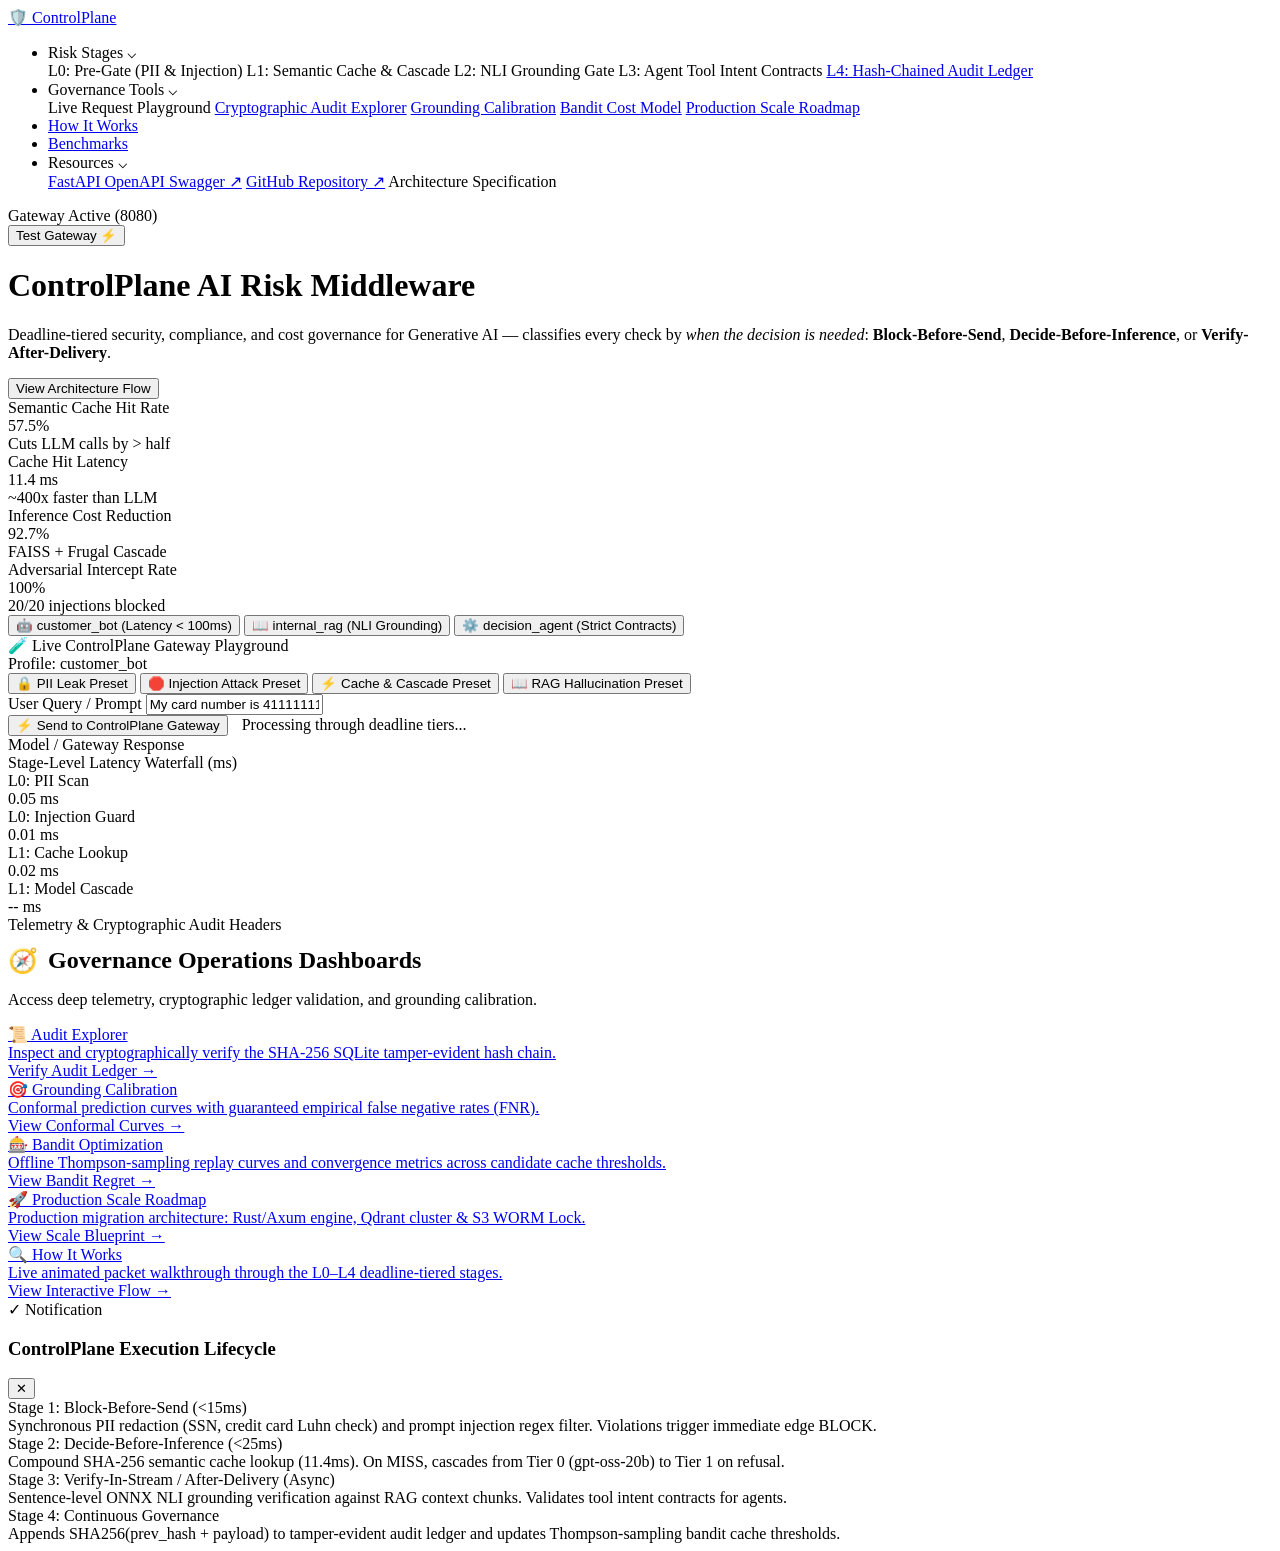
==== web/index.html @ 6d94b9d9 "Deploy ControlPlane web app" ====
<!DOCTYPE html>
<html lang="en">
<head>
<meta charset="UTF-8">
<meta name="viewport" content="width=device-width, initial-scale=1.0">
<title>ControlPlane — AI Risk Middleware</title>
<link rel="stylesheet" href="/styles.css">
</head>
<body>

  <!-- TOP NAVBAR -->
  <nav class="navbar">
    <div class="nav-left">
      <a href="/" class="brand">
        <span class="brand-icon">🛡️</span>
        ControlPlane
      </a>
      <ul class="nav-menu">
        <li class="nav-item">
          <a class="nav-link">Risk Stages <span class="chevron">⌵</span></a>
          <div class="dropdown-menu">
            <a class="dropdown-item" onclick="selectPreset('injection')">L0: Pre-Gate (PII &amp; Injection)</a>
            <a class="dropdown-item" onclick="selectPreset('clean')">L1: Semantic Cache &amp; Cascade</a>
            <a class="dropdown-item" onclick="selectPreset('rag')">L2: NLI Grounding Gate</a>
            <a class="dropdown-item" onclick="openArchModal()">L3: Agent Tool Intent Contracts</a>
            <a class="dropdown-item" href="/audit.html">L4: Hash-Chained Audit Ledger</a>
          </div>
        </li>
        <li class="nav-item">
          <a class="nav-link">Governance Tools <span class="chevron">⌵</span></a>
          <div class="dropdown-menu">
            <a class="dropdown-item" onclick="scrollToSection('playground')">Live Request Playground</a>
            <a class="dropdown-item" href="/audit.html">Cryptographic Audit Explorer</a>
            <a class="dropdown-item" href="/calibration.html">Grounding Calibration</a>
            <a class="dropdown-item" href="/bandit.html">Bandit Cost Model</a>
            <a class="dropdown-item" href="/scale.html">Production Scale Roadmap</a>
          </div>
        </li>
        <li class="nav-item">
          <a class="nav-link" href="/how-it-works.html">How It Works</a>
        </li>
        <li class="nav-item">
          <a class="nav-link" href="#benchmarks" onclick="scrollToSection('benchmarks')">Benchmarks</a>
        </li>
        <li class="nav-item">
          <a class="nav-link">Resources <span class="chevron">⌵</span></a>
          <div class="dropdown-menu">
            <a class="dropdown-item" href="/docs" target="_blank">FastAPI OpenAPI Swagger ↗</a>
            <a class="dropdown-item" href="https://github.com/antrikshagalaxy/controlplane" target="_blank">GitHub Repository ↗</a>
            <a class="dropdown-item" onclick="openArchModal()">Architecture Specification</a>
          </div>
        </li>
      </ul>
    </div>
    <div class="nav-right">
      <div class="status-pill">
        <span class="status-dot"></span> Gateway Active (8080)
      </div>
      <button class="btn-nav-action" onclick="scrollToSection('playground')">Test Gateway ⚡</button>
    </div>
  </nav>

  <!-- MAIN CONTAINER -->
  <main class="container">

    <!-- HERO HEADER -->
    <header class="hero-header">
      <div>
        <h1 class="page-title">
          ControlPlane AI Risk Middleware<span class="cursor-blink"></span>
        </h1>
        <p class="hero-subtitle">
          Deadline-tiered security, compliance, and cost governance for Generative AI — classifies every check by <em>when the decision is needed</em>: <strong>Block-Before-Send</strong>, <strong>Decide-Before-Inference</strong>, or <strong>Verify-After-Delivery</strong>.
        </p>
      </div>
      <button class="btn-outline-pill" onclick="openArchModal()">View Architecture Flow</button>
    </header>

    <!-- LIVE KPI METRICS BANNER -->
    <div class="kpi-grid" id="benchmarks">
      <div class="kpi-card">
        <div class="kpi-label">Semantic Cache Hit Rate</div>
        <div class="kpi-value">57.5%</div>
        <div class="kpi-sub">Cuts LLM calls by &gt; half</div>
      </div>
      <div class="kpi-card">
        <div class="kpi-label">Cache Hit Latency</div>
        <div class="kpi-value">11.4 ms</div>
        <div class="kpi-sub">~400x faster than LLM</div>
      </div>
      <div class="kpi-card">
        <div class="kpi-label">Inference Cost Reduction</div>
        <div class="kpi-value">92.7%</div>
        <div class="kpi-sub">FAISS + Frugal Cascade</div>
      </div>
      <div class="kpi-card">
        <div class="kpi-label">Adversarial Intercept Rate</div>
        <div class="kpi-value">100%</div>
        <div class="kpi-sub">20/20 injections blocked</div>
      </div>
    </div>

    <!-- PROFILE SELECTOR PILL -->
    <div class="profile-switch-wrapper">
      <div class="profile-switch">
        <button class="profile-btn active" id="prof-customer" onclick="switchProfile('customer_bot')">
          <span>🤖</span> customer_bot (Latency &lt; 100ms)
        </button>
        <button class="profile-btn" id="prof-rag" onclick="switchProfile('internal_rag')">
          <span>📖</span> internal_rag (NLI Grounding)
        </button>
        <button class="profile-btn" id="prof-agent" onclick="switchProfile('decision_agent')">
          <span>⚙️</span> decision_agent (Strict Contracts)
        </button>
      </div>
    </div>

    <!-- INTERACTIVE LIVE PLAYGROUND -->
    <section class="playground-section" id="playground">
      <div class="pg-header">
        <div class="pg-title">
          <span>🧪</span> Live ControlPlane Gateway Playground
        </div>
        <span class="version-tag" id="current-profile-tag">Profile: customer_bot</span>
      </div>

      <div class="preset-pills">
        <button class="preset-pill active" data-preset="pii" onclick="selectPreset('pii', this)">🔒 PII Leak Preset</button>
        <button class="preset-pill" data-preset="injection" onclick="selectPreset('injection', this)">🛑 Injection Attack Preset</button>
        <button class="preset-pill" data-preset="clean" onclick="selectPreset('clean', this)">⚡ Cache &amp; Cascade Preset</button>
        <button class="preset-pill" data-preset="rag" onclick="selectPreset('rag', this)">📖 RAG Hallucination Preset</button>
      </div>

      <label class="input-label">User Query / Prompt</label>
      <input type="text" id="gw-prompt-input" class="pg-input" value="My card number is 4111111111111111 and SSN is 123-45-6789, please process refund" onkeydown="if(event.key==='Enter') fireGatewayQuery()">

      <div id="rag-context-group" style="display: none; margin-bottom: 14px;">
        <label class="input-label">RAG Source Context Chunks (For Grounding Verification)</label>
        <input type="text" id="gw-context-input" class="pg-input" value="The company was founded in 2019 by Priya Sharma in Bangalore." onkeydown="if(event.key==='Enter') fireGatewayQuery()">
      </div>


      <div style="display: flex; align-items: center; gap: 14px;">
        <button class="btn-fire" onclick="fireGatewayQuery()">
          <span>⚡</span> Send to ControlPlane Gateway
        </button>
        <span class="live-spinner" id="gw-spinner">Processing through deadline tiers...</span>
      </div>

      <!-- RESULTS PANEL -->
      <div class="result-container" id="gw-result">
        <div class="verdict-row">
          <div class="verdict-badge" id="gw-verdict-badge"></div>
          <div class="latency-summary" id="gw-latency-summary"></div>
        </div>

        <label class="input-label">Model / Gateway Response</label>
        <div class="response-text-box" id="gw-response-text"></div>

        <!-- WATERFALL BAR GRAPH -->
        <div class="waterfall-card">
          <div class="waterfall-title">Stage-Level Latency Waterfall (ms)</div>
          
          <div class="stage-bar-row">
            <div class="stage-name">L0: PII Scan</div>
            <div class="stage-bar-bg"><div class="stage-bar-fill" id="bar-pii" style="width: 5%;"></div></div>
            <div class="stage-ms" id="ms-pii">0.05 ms</div>
          </div>

          <div class="stage-bar-row">
            <div class="stage-name">L0: Injection Guard</div>
            <div class="stage-bar-bg"><div class="stage-bar-fill" id="bar-inj" style="width: 5%; background: #EF4444;"></div></div>
            <div class="stage-ms" id="ms-inj">0.01 ms</div>
          </div>

          <div class="stage-bar-row">
            <div class="stage-name">L1: Cache Lookup</div>
            <div class="stage-bar-bg"><div class="stage-bar-fill" id="bar-cache" style="width: 8%; background: #10B981;"></div></div>
            <div class="stage-ms" id="ms-cache">0.02 ms</div>
          </div>

          <div class="stage-bar-row">
            <div class="stage-name">L1: Model Cascade</div>
            <div class="stage-bar-bg"><div class="stage-bar-fill" id="bar-cascade" style="width: 60%; background: #8B5CF6;"></div></div>
            <div class="stage-ms" id="ms-cascade">-- ms</div>
          </div>
        </div>

        <label class="input-label">Telemetry &amp; Cryptographic Audit Headers</label>
        <pre class="headers-box" id="gw-headers-box"></pre>
      </div>
    </section>

    <!-- SECTION 2: GOVERNANCE OPERATIONS DASHBOARDS -->
    <section class="section">
      <div style="display: flex; align-items: center; gap: 10px; margin-bottom: 6px;">
        <span style="font-size: 24px;">🧭</span>
        <h2 class="section-title" style="margin: 0;">Governance Operations Dashboards</h2>
      </div>
      <p class="section-desc">
        Access deep telemetry, cryptographic ledger validation, and grounding calibration.
      </p>

      <div class="grid-tools">
        <a class="tool-card" href="/audit.html">
          <div>
            <div class="tool-title"><span>📜</span> Audit Explorer</div>
            <div class="tool-desc">Inspect and cryptographically verify the SHA-256 SQLite tamper-evident hash chain.</div>
          </div>
          <div class="tool-action-btn">Verify Audit Ledger →</div>
        </a>

        <a class="tool-card" href="/calibration.html">
          <div>
            <div class="tool-title"><span>🎯</span> Grounding Calibration</div>
            <div class="tool-desc">Conformal prediction curves with guaranteed empirical false negative rates (FNR).</div>
          </div>
          <div class="tool-action-btn">View Conformal Curves →</div>
        </a>

        <a class="tool-card" href="/bandit.html">
          <div>
            <div class="tool-title"><span>🎰</span> Bandit Optimization</div>
            <div class="tool-desc">Offline Thompson-sampling replay curves and convergence metrics across candidate cache thresholds.</div>
          </div>
          <div class="tool-action-btn">View Bandit Regret →</div>
        </a>

        <a class="tool-card" href="/scale.html">
          <div>
            <div class="tool-title"><span>🚀</span> Production Scale Roadmap</div>
            <div class="tool-desc">Production migration architecture: Rust/Axum engine, Qdrant cluster &amp; S3 WORM Lock.</div>
          </div>
          <div class="tool-action-btn">View Scale Blueprint →</div>
        </a>

        <a class="tool-card" href="/how-it-works.html">
          <div>
            <div class="tool-title"><span>🔍</span> How It Works</div>
            <div class="tool-desc">Live animated packet walkthrough through the L0–L4 deadline-tiered stages.</div>
          </div>
          <div class="tool-action-btn">View Interactive Flow →</div>
        </a>
      </div>
    </section>

  </main>

  <!-- TOAST NOTIFICATION -->
  <div class="toast" id="toast-msg">
    <span>✓</span> <span id="toast-text">Notification</span>
  </div>

  <!-- ARCHITECTURE MODAL -->
  <div class="modal-overlay" id="arch-modal" onclick="closeArchModal(event)">
    <div class="modal-content" onclick="event.stopPropagation()">
      <div class="modal-header">
        <h3 class="modal-title">ControlPlane Execution Lifecycle</h3>
        <button class="modal-close" onclick="closeArchModal()">✕</button>
      </div>
      <div>
        <div class="flow-step">
          <div class="flow-step-title">Stage 1: Block-Before-Send (&lt;15ms)</div>
          <div class="flow-step-desc">Synchronous PII redaction (SSN, credit card Luhn check) and prompt injection regex filter. Violations trigger immediate edge BLOCK.</div>
        </div>
        <div class="flow-step">
          <div class="flow-step-title">Stage 2: Decide-Before-Inference (&lt;25ms)</div>
          <div class="flow-step-desc">Compound SHA-256 semantic cache lookup (11.4ms). On MISS, cascades from Tier 0 (gpt-oss-20b) to Tier 1 on refusal.</div>
        </div>
        <div class="flow-step">
          <div class="flow-step-title">Stage 3: Verify-In-Stream / After-Delivery (Async)</div>
          <div class="flow-step-desc">Sentence-level ONNX NLI grounding verification against RAG context chunks. Validates tool intent contracts for agents.</div>
        </div>
        <div class="flow-step">
          <div class="flow-step-title">Stage 4: Continuous Governance</div>
          <div class="flow-step-desc">Appends SHA256(prev_hash + payload) to tamper-evident audit ledger and updates Thompson-sampling bandit cache thresholds.</div>
        </div>
      </div>
    </div>
  </div>

<script src="/app.js"></script>
</body>
</html>
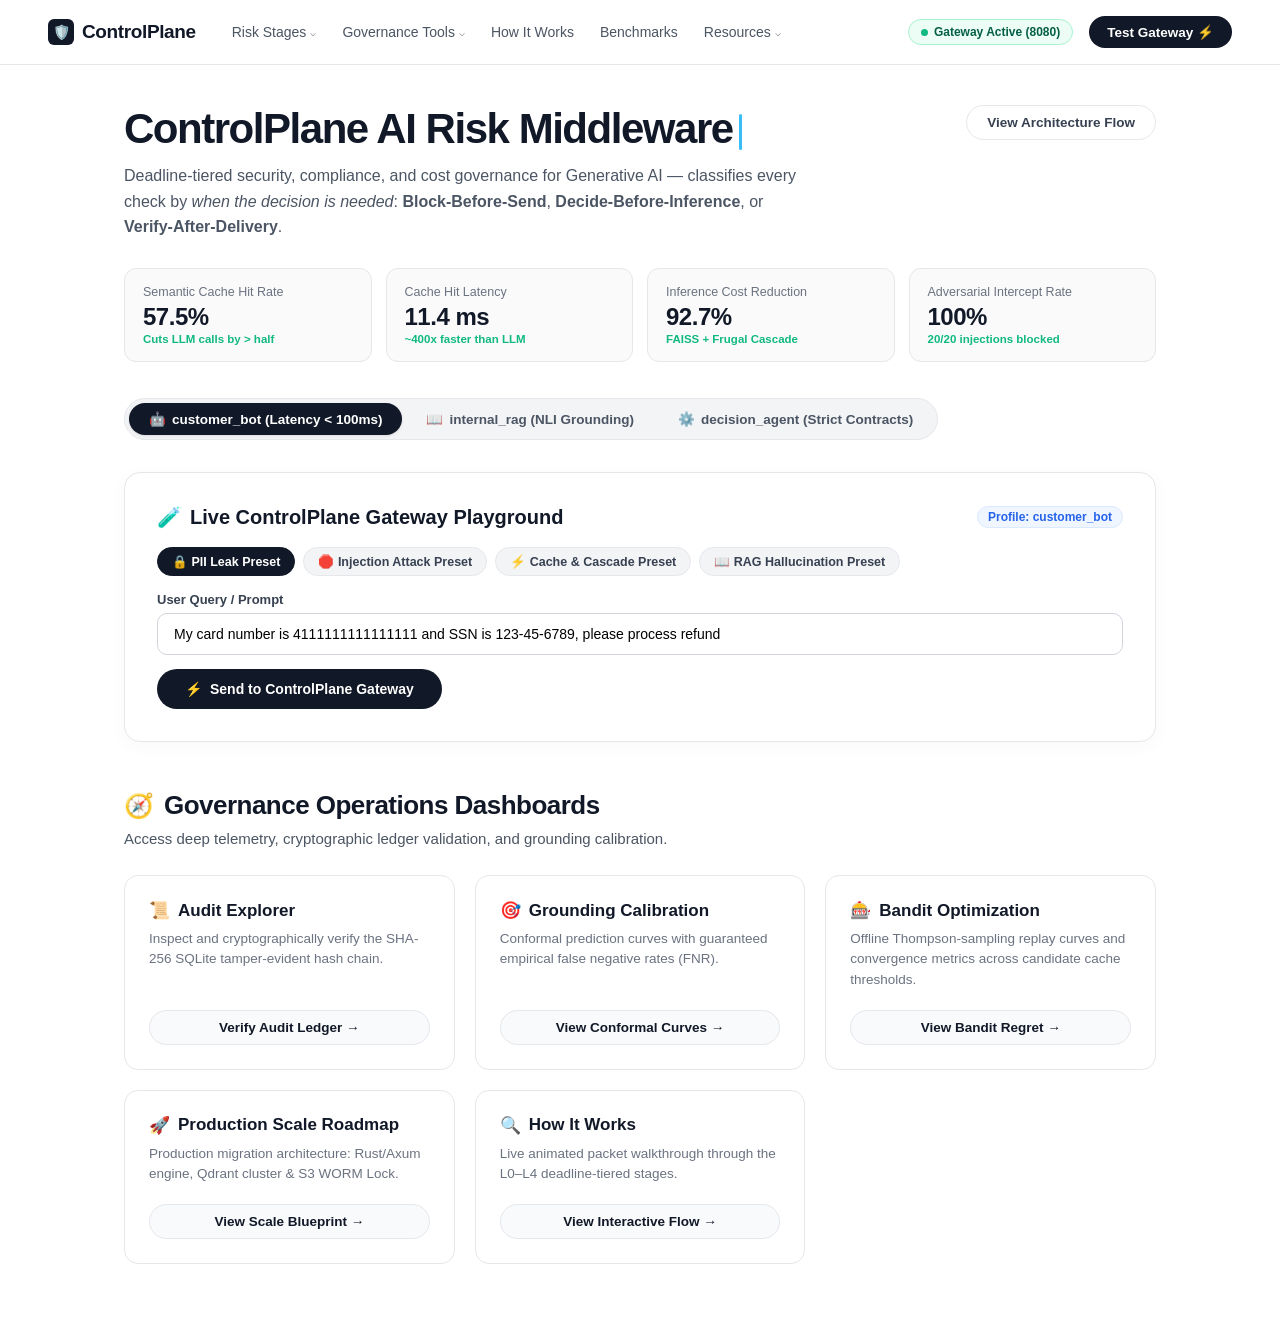
==== commit d4b9a1f4: "Updated UI and guardrail rules" ====
--- a/web/index.html
+++ b/web/index.html
@@ -5,6 +5,756 @@
 <meta name="viewport" content="width=device-width, initial-scale=1.0">
 <title>ControlPlane — AI Risk Middleware</title>
 <link rel="stylesheet" href="/styles.css">
+<style>
+@import url('https://fonts.googleapis.com/css2?family=Inter:wght@300;400;500;600;700;800&family=JetBrains+Mono:wght@400;500;600&display=swap');
+
+:root {
+  --font-sans: 'Inter', -apple-system, BlinkMacSystemFont, 'Segoe UI', Roboto, sans-serif;
+  --font-mono: 'JetBrains Mono', monospace;
+  --bg-primary: #FFFFFF;
+  --bg-subtle: #F9FAFB;
+  --bg-dark: #111827;
+  --border-light: #E5E7EB;
+  --border-hover: #CBD5E1;
+  --text-primary: #111827;
+  --text-secondary: #4B5563;
+  --text-muted: #6B7280;
+  --accent-blue: #2563EB;
+  --accent-cyan: #38BDF8;
+  --accent-green: #10B981;
+  --accent-red: #EF4444;
+  --accent-yellow: #F59E0B;
+}
+
+* {
+  margin: 0;
+  padding: 0;
+  box-sizing: border-box;
+  font-family: var(--font-sans);
+}
+
+html, body {
+  background-color: var(--bg-primary);
+  color: var(--text-primary);
+  -webkit-font-smoothing: antialiased;
+  min-height: 100vh;
+  overflow-x: hidden;
+}
+
+.navbar {
+  display: flex;
+  align-items: center;
+  justify-content: space-between;
+  padding: 16px 48px;
+  border-bottom: 1px solid var(--border-light);
+  background: var(--bg-primary);
+  position: sticky;
+  top: 0;
+  z-index: 100;
+}
+
+.nav-left {
+  display: flex;
+  align-items: center;
+  gap: 36px;
+}
+
+.brand {
+  display: flex;
+  align-items: center;
+  gap: 8px;
+  font-size: 19px;
+  font-weight: 700;
+  color: var(--text-primary);
+  text-decoration: none;
+  letter-spacing: -0.02em;
+  cursor: pointer;
+}
+
+.brand-icon {
+  display: inline-flex;
+  align-items: center;
+  justify-content: center;
+  width: 26px;
+  height: 26px;
+  background: var(--bg-dark);
+  color: #FFFFFF;
+  border-radius: 6px;
+  font-size: 14px;
+}
+
+.nav-menu {
+  display: flex;
+  align-items: center;
+  gap: 26px;
+  list-style: none;
+}
+
+.nav-item {
+  position: relative;
+}
+
+.nav-link {
+  color: var(--text-secondary);
+  font-size: 14px;
+  font-weight: 500;
+  text-decoration: none;
+  display: flex;
+  align-items: center;
+  gap: 4px;
+  padding: 8px 0;
+  cursor: pointer;
+  transition: color 0.15s ease;
+}
+
+.nav-link:hover, .nav-link.active {
+  color: var(--text-primary);
+  font-weight: 600;
+}
+
+.chevron {
+  font-size: 10px;
+  color: var(--text-muted);
+  transition: transform 0.2s ease;
+}
+
+.nav-item:hover .chevron {
+  transform: rotate(180deg);
+}
+
+.dropdown-menu {
+  display: none;
+  position: absolute;
+  top: 100%;
+  left: -10px;
+  background: var(--bg-primary);
+  border: 1px solid var(--border-light);
+  box-shadow: 0 10px 25px -5px rgba(0, 0, 0, 0.08), 0 8px 10px -6px rgba(0, 0, 0, 0.04);
+  border-radius: 12px;
+  padding: 8px;
+  min-width: 250px;
+  z-index: 200;
+}
+
+.nav-item:hover .dropdown-menu {
+  display: block;
+  animation: fadeIn 0.15s ease-out;
+}
+
+@keyframes fadeIn {
+  from { opacity: 0; transform: translateY(4px); }
+  to { opacity: 1; transform: translateY(0); }
+}
+
+.dropdown-item {
+  display: block;
+  padding: 9px 14px;
+  color: var(--text-secondary);
+  text-decoration: none;
+  font-size: 13.5px;
+  font-weight: 500;
+  border-radius: 8px;
+  cursor: pointer;
+  transition: background 0.15s ease, color 0.15s ease;
+}
+
+.dropdown-item:hover {
+  background: #F3F4F6;
+  color: var(--text-primary);
+}
+
+.nav-right {
+  display: flex;
+  align-items: center;
+  gap: 16px;
+}
+
+.status-pill {
+  display: inline-flex;
+  align-items: center;
+  gap: 6px;
+  padding: 5px 12px;
+  background: #ECFDF5;
+  color: #065F46;
+  border-radius: 9999px;
+  font-size: 12px;
+  font-weight: 600;
+  border: 1px solid #A7F3D0;
+}
+
+.status-dot {
+  width: 7px;
+  height: 7px;
+  background-color: var(--accent-green);
+  border-radius: 50%;
+  animation: pulse 2s infinite;
+}
+
+@keyframes pulse {
+  0%, 100% { opacity: 1; transform: scale(1); }
+  50% { opacity: 0.4; transform: scale(1.2); }
+}
+
+.btn-nav-action {
+  background: var(--bg-dark);
+  color: #FFFFFF;
+  padding: 8px 18px;
+  border-radius: 9999px;
+  font-size: 13.5px;
+  font-weight: 600;
+  text-decoration: none;
+  display: inline-flex;
+  align-items: center;
+  gap: 6px;
+  border: none;
+  cursor: pointer;
+  transition: opacity 0.15s ease, transform 0.15s ease;
+}
+
+.btn-nav-action:hover {
+  opacity: 0.9;
+  transform: translateY(-1px);
+}
+
+.container {
+  max-width: 1080px;
+  margin: 0 auto;
+  padding: 40px 24px 80px 24px;
+}
+
+.hero-header {
+  display: flex;
+  align-items: flex-start;
+  justify-content: space-between;
+  margin-bottom: 24px;
+  gap: 20px;
+}
+
+.page-title {
+  font-size: 42px;
+  font-weight: 800;
+  color: var(--text-primary);
+  letter-spacing: -0.035em;
+  line-height: 1.15;
+  margin-bottom: 10px;
+}
+
+.cursor-blink {
+  display: inline-block;
+  width: 3.5px;
+  height: 36px;
+  background-color: var(--accent-cyan);
+  margin-left: 6px;
+  border-radius: 2px;
+  vertical-align: middle;
+  animation: blink 1.2s infinite;
+}
+
+@keyframes blink {
+  0%, 100% { opacity: 1; }
+  50% { opacity: 0; }
+}
+
+.hero-subtitle {
+  font-size: 16px;
+  color: var(--text-secondary);
+  line-height: 1.6;
+  max-width: 680px;
+}
+
+.btn-outline-pill {
+  border: 1px solid var(--border-light);
+  background: #FFFFFF;
+  color: #374151;
+  padding: 9px 20px;
+  border-radius: 9999px;
+  font-size: 13.5px;
+  font-weight: 600;
+  cursor: pointer;
+  white-space: nowrap;
+  text-decoration: none;
+  display: inline-block;
+  transition: all 0.15s ease;
+}
+
+.btn-outline-pill:hover {
+  background: var(--bg-subtle);
+  border-color: var(--border-hover);
+}
+
+.kpi-grid {
+  display: grid;
+  grid-template-columns: repeat(4, 1fr);
+  gap: 14px;
+  margin: 28px 0 36px 0;
+}
+
+.kpi-card {
+  border: 1px solid var(--border-light);
+  border-radius: 12px;
+  padding: 16px 18px;
+  background: #FAFAFA;
+  transition: all 0.15s ease;
+}
+
+.kpi-card:hover {
+  background: #FFFFFF;
+  border-color: var(--border-hover);
+  box-shadow: 0 4px 12px rgba(0,0,0,0.03);
+  transform: translateY(-1px);
+}
+
+.kpi-label {
+  font-size: 12.5px;
+  color: var(--text-muted);
+  font-weight: 500;
+  margin-bottom: 4px;
+}
+
+.kpi-value {
+  font-size: 24px;
+  font-weight: 800;
+  color: var(--text-primary);
+  letter-spacing: -0.02em;
+}
+
+.kpi-sub {
+  font-size: 11.5px;
+  color: var(--accent-green);
+  font-weight: 600;
+  margin-top: 2px;
+}
+
+.profile-switch-wrapper {
+  margin-bottom: 32px;
+}
+
+.profile-switch {
+  display: inline-flex;
+  background: #F3F4F6;
+  border: 1px solid var(--border-light);
+  border-radius: 9999px;
+  padding: 4px;
+  gap: 4px;
+}
+
+.profile-btn {
+  display: inline-flex;
+  align-items: center;
+  gap: 6px;
+  padding: 8px 20px;
+  border-radius: 9999px;
+  font-size: 13.5px;
+  font-weight: 600;
+  border: none;
+  cursor: pointer;
+  background: transparent;
+  color: var(--text-secondary);
+  transition: all 0.15s ease;
+}
+
+.profile-btn.active {
+  background: var(--bg-dark);
+  color: #FFFFFF;
+  box-shadow: 0 1px 3px rgba(0, 0, 0, 0.1);
+}
+
+.profile-btn:not(.active):hover {
+  color: var(--text-primary);
+  background: #E5E7EB;
+}
+
+.playground-section {
+  border: 1px solid var(--border-light);
+  border-radius: 16px;
+  padding: 32px;
+  background: #FFFFFF;
+  box-shadow: 0 4px 20px rgba(0, 0, 0, 0.03);
+  margin-bottom: 48px;
+}
+
+.pg-header {
+  display: flex;
+  justify-content: space-between;
+  align-items: center;
+  margin-bottom: 18px;
+}
+
+.pg-title {
+  font-size: 20px;
+  font-weight: 700;
+  color: var(--text-primary);
+  display: flex;
+  align-items: center;
+  gap: 8px;
+}
+
+.version-tag {
+  background: #EFF6FF;
+  color: var(--accent-blue);
+  font-size: 12px;
+  font-weight: 600;
+  padding: 3px 10px;
+  border-radius: 9999px;
+  border: 1px solid #DBEAFE;
+}
+
+.preset-pills {
+  display: flex;
+  gap: 8px;
+  margin-bottom: 16px;
+  flex-wrap: wrap;
+}
+
+.preset-pill {
+  background: #F3F4F6;
+  border: 1px solid var(--border-light);
+  padding: 6px 14px;
+  border-radius: 9999px;
+  font-size: 12.5px;
+  font-weight: 600;
+  color: #374151;
+  cursor: pointer;
+  transition: all 0.15s ease;
+}
+
+.preset-pill:hover,
+.preset-pill.active {
+  background: var(--bg-dark);
+  border-color: var(--bg-dark);
+  color: #FFFFFF;
+}
+
+.input-label {
+  font-size: 13px;
+  font-weight: 600;
+  color: #374151;
+  margin-bottom: 6px;
+  display: block;
+}
+
+.pg-input {
+  width: 100%;
+  padding: 12px 16px;
+  border-radius: 10px;
+  border: 1px solid #D1D5DB;
+  font-size: 14px;
+  margin-bottom: 14px;
+  outline: none;
+  transition: border-color 0.15s ease;
+}
+
+.pg-input:focus {
+  border-color: var(--accent-blue);
+  box-shadow: 0 0 0 3px rgba(37, 99, 235, 0.1);
+}
+
+.btn-fire {
+  background: var(--bg-dark);
+  color: #FFFFFF;
+  padding: 12px 28px;
+  border-radius: 9999px;
+  font-size: 14px;
+  font-weight: 600;
+  border: none;
+  cursor: pointer;
+  display: inline-flex;
+  align-items: center;
+  gap: 8px;
+  transition: opacity 0.15s ease, transform 0.15s ease;
+}
+
+.btn-fire:hover {
+  opacity: 0.9;
+  transform: translateY(-1px);
+}
+
+.live-spinner {
+  font-size: 13.5px;
+  color: var(--text-muted);
+  display: none;
+  margin-left: 12px;
+}
+
+.result-container {
+  margin-top: 24px;
+  padding-top: 24px;
+  border-top: 1px solid var(--border-light);
+  display: none;
+}
+
+.verdict-row {
+  display: flex;
+  align-items: center;
+  justify-content: space-between;
+  margin-bottom: 12px;
+}
+
+.verdict-badge {
+  padding: 6px 14px;
+  border-radius: 6px;
+  font-weight: 700;
+  font-size: 14px;
+  display: inline-flex;
+  align-items: center;
+  gap: 6px;
+}
+
+.verdict-ALLOW {
+  background: #DEF7EC;
+  color: #03543F;
+}
+
+.verdict-BLOCK {
+  background: #FDE8E8;
+  color: #9B1C1C;
+}
+
+.verdict-REDACT {
+  background: #FEF08A;
+  color: #713F12;
+}
+
+.latency-summary {
+  font-size: 13px;
+  color: var(--text-muted);
+  font-weight: 500;
+}
+
+.response-text-box {
+  background: var(--bg-subtle);
+  border: 1px solid var(--border-light);
+  border-radius: 10px;
+  padding: 16px;
+  font-size: 14px;
+  line-height: 1.6;
+  color: #1F2937;
+  margin-bottom: 16px;
+}
+
+.waterfall-card {
+  background: #FAFAFA;
+  border: 1px solid var(--border-light);
+  border-radius: 10px;
+  padding: 16px;
+  margin-bottom: 16px;
+}
+
+.waterfall-title {
+  font-size: 13px;
+  font-weight: 700;
+  color: #374151;
+  margin-bottom: 12px;
+}
+
+.stage-bar-row {
+  display: flex;
+  align-items: center;
+  gap: 12px;
+  margin-bottom: 8px;
+  font-size: 12.5px;
+}
+
+.stage-name {
+  width: 140px;
+  font-weight: 600;
+  color: var(--text-secondary);
+}
+
+.stage-bar-bg {
+  flex: 1;
+  height: 8px;
+  background: var(--border-light);
+  border-radius: 9999px;
+  overflow: hidden;
+}
+
+.stage-bar-fill {
+  height: 100%;
+  background: var(--accent-blue);
+  border-radius: 9999px;
+  width: 10%;
+  transition: width 0.4s ease;
+}
+
+.stage-ms {
+  width: 70px;
+  text-align: right;
+  font-family: var(--font-mono);
+  font-weight: 600;
+  color: var(--text-primary);
+}
+
+.headers-box {
+  font-family: var(--font-mono);
+  font-size: 12px;
+  background: var(--bg-dark);
+  color: #E5E7EB;
+  padding: 14px;
+  border-radius: 8px;
+  overflow-x: auto;
+}
+
+.section-title {
+  font-size: 26px;
+  font-weight: 700;
+  color: var(--text-primary);
+  margin-bottom: 6px;
+  letter-spacing: -0.02em;
+}
+
+.section-desc {
+  color: var(--text-secondary);
+  font-size: 15px;
+  line-height: 1.6;
+  margin-bottom: 24px;
+}
+
+.grid-tools {
+  display: grid;
+  grid-template-columns: repeat(auto-fit, minmax(310px, 1fr));
+  gap: 20px;
+  margin-top: 16px;
+}
+
+.tool-card {
+  border: 1px solid var(--border-light);
+  border-radius: 14px;
+  padding: 24px;
+  background: #FFFFFF;
+  display: flex;
+  flex-direction: column;
+  justify-content: space-between;
+  transition: all 0.2s ease;
+  cursor: pointer;
+  text-decoration: none;
+}
+
+.tool-card:hover {
+  border-color: var(--border-hover);
+  box-shadow: 0 8px 20px rgba(0, 0, 0, 0.05);
+  transform: translateY(-2px);
+}
+
+.tool-title {
+  font-size: 17px;
+  font-weight: 700;
+  color: var(--text-primary);
+  margin-bottom: 8px;
+  display: flex;
+  align-items: center;
+  gap: 8px;
+}
+
+.tool-desc {
+  font-size: 13.5px;
+  color: var(--text-muted);
+  line-height: 1.5;
+  margin-bottom: 20px;
+}
+
+.tool-action-btn {
+  display: block;
+  text-align: center;
+  padding: 9px 16px;
+  border-radius: 9999px;
+  font-size: 13.5px;
+  font-weight: 600;
+  text-decoration: none;
+  border: 1px solid var(--border-light);
+  color: var(--text-primary);
+  background: var(--bg-subtle);
+  transition: all 0.15s ease;
+}
+
+.tool-card:hover .tool-action-btn {
+  background: var(--bg-dark);
+  color: #FFFFFF;
+  border-color: var(--bg-dark);
+}
+
+.toast {
+  position: fixed;
+  bottom: 24px;
+  right: 24px;
+  background: var(--bg-dark);
+  color: #FFFFFF;
+  padding: 12px 24px;
+  border-radius: 9999px;
+  font-size: 14px;
+  font-weight: 600;
+  box-shadow: 0 10px 25px rgba(0,0,0,0.2);
+  display: none;
+  align-items: center;
+  gap: 8px;
+  z-index: 10000;
+}
+
+.modal-overlay {
+  display: none;
+  position: fixed;
+  top: 0; left: 0; right: 0; bottom: 0;
+  background: rgba(0, 0, 0, 0.4);
+  z-index: 9999;
+  align-items: center;
+  justify-content: center;
+  backdrop-filter: blur(4px);
+}
+
+.modal-content {
+  background: #FFFFFF;
+  border-radius: 16px;
+  padding: 32px;
+  max-width: 620px;
+  width: 90%;
+  box-shadow: 0 25px 50px -12px rgba(0, 0, 0, 0.25);
+  position: relative;
+  max-height: 85vh;
+  overflow-y: auto;
+}
+
+.modal-header {
+  display: flex;
+  align-items: center;
+  justify-content: space-between;
+  margin-bottom: 20px;
+}
+
+.modal-title {
+  font-size: 20px;
+  font-weight: 700;
+  color: var(--text-primary);
+}
+
+.modal-close {
+  background: transparent;
+  border: none;
+  font-size: 20px;
+  cursor: pointer;
+  color: var(--text-muted);
+}
+
+.flow-step {
+  padding: 12px 16px;
+  border: 1px solid var(--border-light);
+  border-radius: 10px;
+  margin-bottom: 10px;
+  background: #FAFAFA;
+}
+
+.flow-step-title {
+  font-size: 14px;
+  font-weight: 700;
+  color: var(--text-primary);
+  margin-bottom: 4px;
+}
+
+.flow-step-desc {
+  font-size: 13px;
+  color: var(--text-secondary);
+  line-height: 1.4;
+}
+</style>
 </head>
 <body>
 
@@ -138,7 +888,6 @@
         <label class="input-label">RAG Source Context Chunks (For Grounding Verification)</label>
         <input type="text" id="gw-context-input" class="pg-input" value="The company was founded in 2019 by Priya Sharma in Bangalore." onkeydown="if(event.key==='Enter') fireGatewayQuery()">
       </div>
-
 
       <div style="display: flex; align-items: center; gap: 14px;">
         <button class="btn-fire" onclick="fireGatewayQuery()">
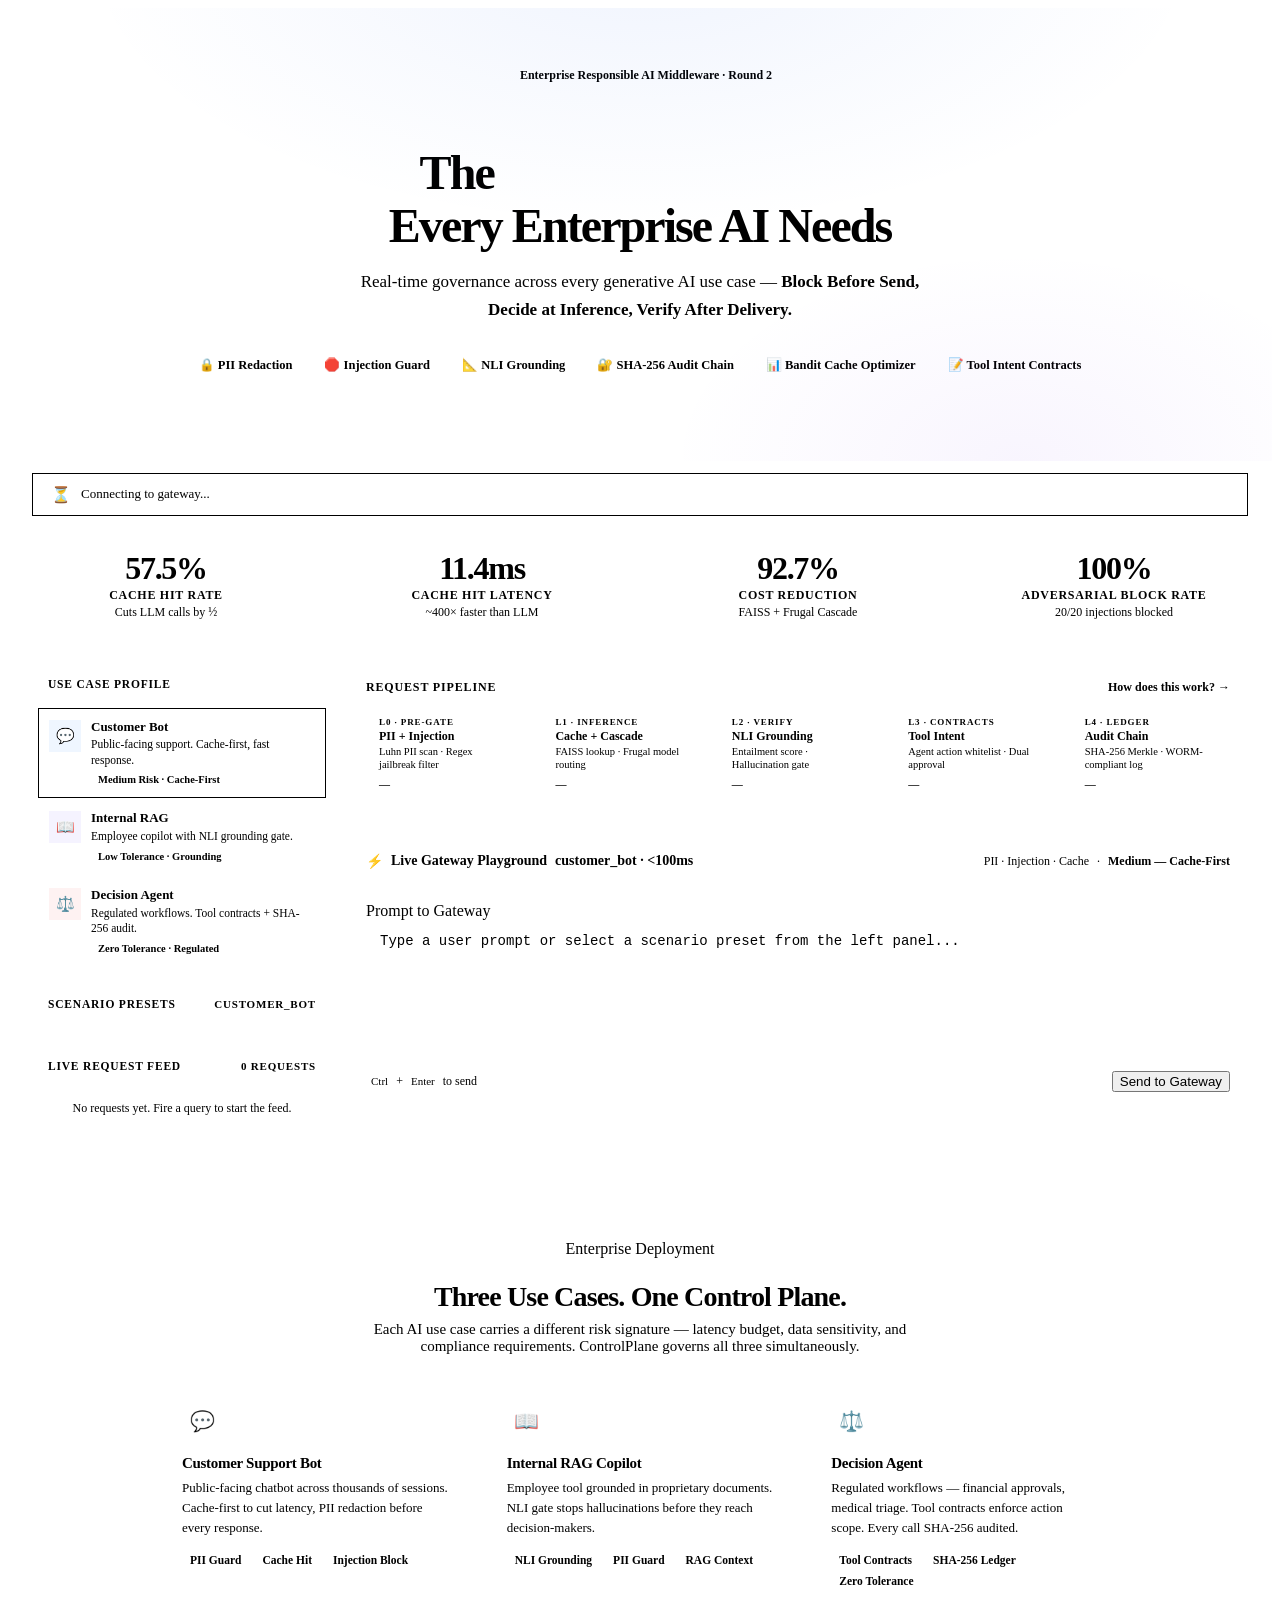
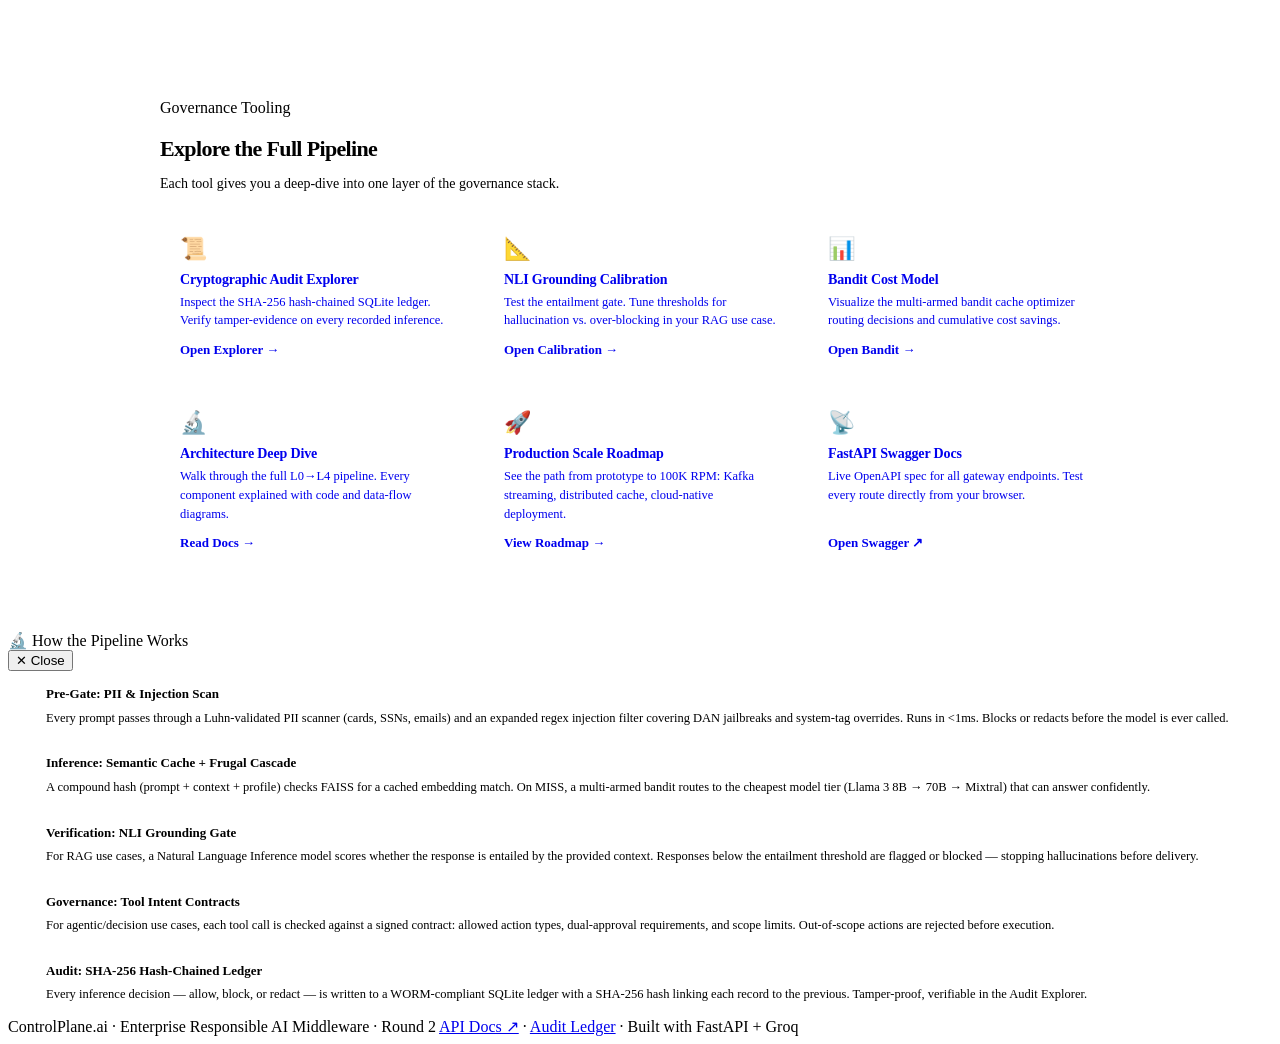
==== commit 7b91e287: "Update web UI, add Dockerfile and shared nav, and update configs" ====
--- a/web/index.html
+++ b/web/index.html
@@ -3,1031 +3,1008 @@
 <head>
 <meta charset="UTF-8">
 <meta name="viewport" content="width=device-width, initial-scale=1.0">
-<title>ControlPlane — AI Risk Middleware</title>
+<title>ControlPlane.ai — Responsible AI Middleware</title>
+<meta name="description" content="Real-time AI governance gateway: block injections, redact PII, ground responses, and audit every inference decision.">
 <link rel="stylesheet" href="/styles.css">
 <style>
-@import url('https://fonts.googleapis.com/css2?family=Inter:wght@300;400;500;600;700;800&family=JetBrains+Mono:wght@400;500;600&display=swap');
-
-:root {
-  --font-sans: 'Inter', -apple-system, BlinkMacSystemFont, 'Segoe UI', Roboto, sans-serif;
-  --font-mono: 'JetBrains Mono', monospace;
-  --bg-primary: #FFFFFF;
-  --bg-subtle: #F9FAFB;
-  --bg-dark: #111827;
-  --border-light: #E5E7EB;
-  --border-hover: #CBD5E1;
-  --text-primary: #111827;
-  --text-secondary: #4B5563;
-  --text-muted: #6B7280;
-  --accent-blue: #2563EB;
-  --accent-cyan: #38BDF8;
-  --accent-green: #10B981;
-  --accent-red: #EF4444;
-  --accent-yellow: #F59E0B;
-}
-
-* {
-  margin: 0;
-  padding: 0;
-  box-sizing: border-box;
-  font-family: var(--font-sans);
-}
-
-html, body {
-  background-color: var(--bg-primary);
-  color: var(--text-primary);
-  -webkit-font-smoothing: antialiased;
-  min-height: 100vh;
-  overflow-x: hidden;
-}
-
-.navbar {
-  display: flex;
-  align-items: center;
-  justify-content: space-between;
-  padding: 16px 48px;
-  border-bottom: 1px solid var(--border-light);
-  background: var(--bg-primary);
-  position: sticky;
-  top: 0;
-  z-index: 100;
-}
-
-.nav-left {
-  display: flex;
-  align-items: center;
-  gap: 36px;
-}
-
-.brand {
-  display: flex;
-  align-items: center;
-  gap: 8px;
-  font-size: 19px;
-  font-weight: 700;
-  color: var(--text-primary);
-  text-decoration: none;
-  letter-spacing: -0.02em;
+/* ── INDEX-SPECIFIC ── */
+
+/* Hero */
+.hero-section {
+  background: var(--surface);
+  border-bottom: 1px solid var(--border);
+  padding: 56px 36px 48px;
+  text-align: center;
+  position: relative;
+  overflow: hidden;
+}
+.hero-section::before {
+  content: '';
+  position: absolute; inset: 0;
+  background:
+    radial-gradient(ellipse 800px 400px at 50% -60px, rgba(37,99,235,0.07) 0%, transparent 70%),
+    radial-gradient(ellipse 500px 300px at 80% 100%, rgba(124,58,237,0.05) 0%, transparent 70%);
+  pointer-events: none;
+}
+.hero-label {
+  display: inline-flex; align-items: center; gap: 6px;
+  padding: 4px 12px;
+  border: 1px solid var(--border);
+  border-radius: 99px;
+  font-size: 12px; font-weight: 600; color: var(--t2);
+  background: var(--surface);
+  margin-bottom: 20px;
+  box-shadow: var(--shadow-xs);
+}
+.hero-label-dot {
+  width: 6px; height: 6px; border-radius: 50%;
+  background: var(--blue);
+  animation: pulse-dot 2s infinite;
+}
+.hero-title {
+  font-size: 48px; font-weight: 900;
+  color: var(--t1); letter-spacing: -0.04em;
+  line-height: 1.1; margin-bottom: 16px;
+}
+.hero-title .accent {
+  background: linear-gradient(135deg, var(--blue) 0%, var(--purple) 100%);
+  -webkit-background-clip: text;
+  -webkit-text-fill-color: transparent;
+  background-clip: text;
+}
+.hero-sub {
+  font-size: 17px; color: var(--t2);
+  line-height: 1.65; max-width: 560px; margin: 0 auto 28px;
+}
+.hero-chips {
+  display: flex; align-items: center; justify-content: center;
+  flex-wrap: wrap; gap: 8px; margin-bottom: 36px;
+}
+.hero-chip {
+  display: inline-flex; align-items: center; gap: 5px;
+  padding: 4px 12px;
+  border: 1px solid var(--border);
+  border-radius: 99px;
+  font-size: 12.5px; font-weight: 600; color: var(--t2);
+  background: var(--surface);
+}
+
+/* Groq Banner */
+.groq-banner {
+  margin: 0 36px 0;
+  padding: 11px 18px;
+  border-radius: var(--radius-lg);
+  font-size: 13px; font-weight: 500;
+  display: flex; align-items: center; gap: 10px;
+  border: 1px solid;
+}
+.groq-banner.real    { background: var(--green-bg); color: var(--green);   border-color: var(--green-bd); }
+.groq-banner.mock    { background: var(--yellow-bg); color: var(--yellow); border-color: var(--yellow-bd); }
+.groq-banner.offline { background: var(--red-bg);   color: var(--red);     border-color: var(--red-bd); }
+.groq-banner.loading { background: var(--surface-3); color: var(--t3); border-color: var(--border); }
+.gb-icon { font-size: 16px; }
+
+/* Dashboard shell */
+.dash-shell {
+  display: grid;
+  grid-template-columns: 300px 1fr;
+  gap: 16px;
+  padding: 20px 24px 60px;
+  max-width: 1280px;
+  margin: 0 auto;
+  align-items: start;
+}
+@media (max-width: 960px) { .dash-shell { grid-template-columns: 1fr; } }
+
+/* Sidebar panel */
+.side-panel { display: flex; flex-direction: column; gap: 12px; }
+
+.profile-card {
+  background: var(--surface);
+  border: 1px solid var(--border);
+  border-radius: var(--radius-xl);
+  box-shadow: var(--shadow-xs);
+  overflow: hidden;
+}
+.profile-card-head {
+  padding: 14px 16px 12px;
+  border-bottom: 1px solid var(--border);
+  font-size: 11.5px; font-weight: 700;
+  color: var(--t3); text-transform: uppercase; letter-spacing: 0.07em;
+}
+.profile-tabs { display: flex; flex-direction: column; gap: 1px; padding: 6px; }
+.profile-tab {
+  display: flex; align-items: flex-start; gap: 10px;
+  padding: 10px 10px;
+  border-radius: var(--radius);
   cursor: pointer;
-}
-
-.brand-icon {
-  display: inline-flex;
-  align-items: center;
-  justify-content: center;
-  width: 26px;
-  height: 26px;
-  background: var(--bg-dark);
-  color: #FFFFFF;
-  border-radius: 6px;
-  font-size: 14px;
-}
-
-.nav-menu {
-  display: flex;
-  align-items: center;
-  gap: 26px;
-  list-style: none;
-}
-
-.nav-item {
+  transition: background 0.12s;
+  border: 1px solid transparent;
+}
+.profile-tab:hover { background: var(--surface-3); }
+.profile-tab.active {
+  background: var(--blue-bg);
+  border-color: var(--blue-bd);
+}
+.pt-icon {
+  width: 32px; height: 32px; border-radius: var(--radius-sm);
+  display: flex; align-items: center; justify-content: center;
+  font-size: 15px; flex-shrink: 0; margin-top: 1px;
+}
+.pt-body { flex: 1; min-width: 0; }
+.pt-name { font-size: 13px; font-weight: 700; color: var(--t1); line-height: 1.3; }
+.pt-desc { font-size: 11.5px; color: var(--t3); margin-top: 2px; line-height: 1.35; }
+.pt-badge {
+  font-size: 10.5px; font-weight: 700; padding: 2px 7px;
+  border-radius: 99px; margin-top: 4px; display: inline-block;
+}
+
+/* Preset panel */
+.preset-card {
+  background: var(--surface);
+  border: 1px solid var(--border);
+  border-radius: var(--radius-xl);
+  box-shadow: var(--shadow-xs);
+  overflow: hidden;
+}
+.preset-card-head {
+  padding: 13px 16px;
+  border-bottom: 1px solid var(--border);
+  font-size: 11.5px; font-weight: 700;
+  color: var(--t3); text-transform: uppercase; letter-spacing: 0.07em;
+  display: flex; align-items: center; justify-content: space-between;
+}
+.preset-list { padding: 6px; display: flex; flex-direction: column; gap: 2px; }
+.preset-item {
+  display: flex; align-items: center; gap: 8px;
+  padding: 8px 10px;
+  border-radius: var(--radius-sm);
+  cursor: pointer;
+  font-size: 13px; font-weight: 500; color: var(--t2);
+  transition: background 0.1s, color 0.1s;
+  border: 1px solid transparent;
+}
+.preset-item:hover { background: var(--surface-3); color: var(--t1); }
+.preset-item.active { background: var(--surface-3); border-color: var(--border); color: var(--t1); font-weight: 600; }
+
+/* Live Feed card */
+.feed-card {
+  background: var(--surface);
+  border: 1px solid var(--border);
+  border-radius: var(--radius-xl);
+  box-shadow: var(--shadow-xs);
+  overflow: hidden;
+}
+.feed-head {
+  padding: 13px 16px;
+  border-bottom: 1px solid var(--border);
+  font-size: 11.5px; font-weight: 700;
+  color: var(--t3); text-transform: uppercase; letter-spacing: 0.07em;
+  display: flex; align-items: center; justify-content: space-between;
+}
+.feed-list { max-height: 220px; overflow-y: auto; }
+.feed-entry {
+  display: flex; align-items: center; gap: 8px;
+  padding: 8px 14px;
+  border-bottom: 1px solid var(--border);
+  font-size: 12px;
+  transition: background 0.1s;
+}
+.feed-entry:last-child { border-bottom: none; }
+.feed-entry:hover { background: var(--surface-2); }
+.feed-dot { width: 8px; height: 8px; border-radius: 50%; flex-shrink: 0; }
+.feed-text { flex: 1; min-width: 0; color: var(--t2); }
+.feed-text strong { color: var(--t1); font-weight: 600; }
+.feed-action {
+  font-size: 11px; font-weight: 700; padding: 2px 7px;
+  border-radius: 99px; flex-shrink: 0;
+}
+.fa-ALLOW  { background: var(--green-bg); color: var(--green); }
+.fa-BLOCK  { background: var(--red-bg); color: var(--red); }
+.fa-REDACT { background: var(--yellow-bg); color: var(--yellow); }
+.feed-ts { font-size: 10.5px; color: var(--t3); flex-shrink: 0; }
+
+/* Main playground */
+.play-panel { display: flex; flex-direction: column; gap: 12px; }
+
+/* Pipeline strip */
+.pipeline-strip {
+  background: var(--surface);
+  border: 1px solid var(--border);
+  border-radius: var(--radius-xl);
+  padding: 16px 18px;
+  box-shadow: var(--shadow-xs);
+}
+.pipeline-strip-head {
+  display: flex; align-items: center; justify-content: space-between;
+  margin-bottom: 12px;
+}
+.psh-title {
+  font-size: 12px; font-weight: 700; color: var(--t3);
+  text-transform: uppercase; letter-spacing: 0.07em;
+}
+.psh-explain {
+  font-size: 12px; color: var(--blue); cursor: pointer; font-weight: 600;
+}
+.psh-explain:hover { text-decoration: underline; }
+
+.pipeline-track {
+  display: flex; align-items: center; gap: 0;
+}
+.ps-stage { flex: 1; }
+.ps-inner {
+  margin: 0 3px;
+  padding: 10px 10px;
+  border-radius: var(--radius-lg);
+  border: 1.5px solid var(--border);
+  background: var(--surface);
+  transition: all 0.22s;
   position: relative;
-}
-
-.nav-link {
-  color: var(--text-secondary);
-  font-size: 14px;
-  font-weight: 500;
-  text-decoration: none;
-  display: flex;
-  align-items: center;
-  gap: 4px;
-  padding: 8px 0;
-  cursor: pointer;
-  transition: color 0.15s ease;
-}
-
-.nav-link:hover, .nav-link.active {
-  color: var(--text-primary);
-  font-weight: 600;
-}
-
-.chevron {
-  font-size: 10px;
-  color: var(--text-muted);
-  transition: transform 0.2s ease;
-}
-
-.nav-item:hover .chevron {
-  transform: rotate(180deg);
-}
-
-.dropdown-menu {
+  overflow: hidden;
+}
+.ps-inner::after {
+  content: '';
+  position: absolute; top: 0; left: 0; right: 0; height: 3px;
+  opacity: 0; transition: opacity 0.2s;
+}
+.ps-inner.active { border-color: var(--blue-l); box-shadow: 0 0 0 3px rgba(59,130,246,0.12); }
+.ps-inner.active::after { opacity: 1; background: var(--blue); }
+.ps-inner.passed { border-color: var(--green-bd); background: var(--green-bg); }
+.ps-inner.passed::after { opacity: 1; background: var(--green-l); }
+.ps-inner.blocked { border-color: var(--red-bd); background: var(--red-bg); }
+.ps-inner.blocked::after { opacity: 1; background: var(--red); }
+
+.ps-tag   { font-size: 9px; font-weight: 800; text-transform: uppercase; letter-spacing: 0.1em; color: var(--t3); margin-bottom: 2px; }
+.ps-name  { font-size: 12px; font-weight: 700; color: var(--t1); }
+.ps-detail{ font-size: 10.5px; color: var(--t3); margin-top: 1px; line-height: 1.3; }
+.ps-ms    { font-size: 11px; font-family: var(--mono); font-weight: 600; color: var(--t2); margin-top: 6px; }
+.ps-status-dot { width: 7px; height: 7px; border-radius: 50%; background: var(--border-2); margin-top: 4px; transition: background 0.2s; }
+.ps-status-dot.active { background: var(--blue-l); animation: pulse-dot 0.8s infinite; }
+.ps-status-dot.pass   { background: var(--green-l); }
+.ps-status-dot.fail   { background: var(--red); }
+
+.ps-connector { width: 18px; flex-shrink: 0; display: flex; align-items: center; justify-content: center; }
+.ps-line { height: 1.5px; width: 100%; background: var(--border); transition: background 0.3s; }
+.ps-line.live   { background: var(--blue-l); }
+.ps-line.passed { background: var(--green-bd); }
+
+/* Playground card */
+.play-card {
+  background: var(--surface);
+  border: 1px solid var(--border);
+  border-radius: var(--radius-xl);
+  box-shadow: var(--shadow-xs);
+  overflow: hidden;
+}
+.play-card-head {
+  padding: 14px 18px;
+  border-bottom: 1px solid var(--border);
+  display: flex; align-items: center; justify-content: space-between;
+}
+.play-card-title {
+  font-size: 14px; font-weight: 700; color: var(--t1);
+  display: flex; align-items: center; gap: 8px;
+}
+.profile-status-bar {
+  display: flex; align-items: center; gap: 8px;
+  font-size: 12px; color: var(--t3); font-weight: 500;
+}
+.psb-sep { color: var(--border-2); }
+.psb-val { color: var(--t2); font-weight: 600; }
+
+.play-card-body { padding: 18px; }
+
+.field-group { margin-bottom: 14px; }
+.input-prompt {
+  width: 100%;
+  min-height: 80px; max-height: 160px;
+  resize: vertical;
+  padding: 11px 14px;
+  background: var(--surface);
+  border: 1.5px solid var(--border-2);
+  border-radius: var(--radius-lg);
+  font-size: 14px; color: var(--t1); line-height: 1.55;
+  outline: none;
+  transition: border-color 0.15s, box-shadow 0.15s;
+}
+.input-prompt:focus {
+  border-color: var(--blue);
+  box-shadow: 0 0 0 3px rgba(37,99,235,0.1);
+}
+.input-prompt::placeholder { color: var(--t3); }
+.input-ctx {
+  width: 100%; padding: 9px 14px;
+  border: 1.5px solid var(--border-2); border-radius: var(--radius);
+  font-size: 13.5px; color: var(--t1); outline: none;
+  transition: border-color 0.15s; background: var(--surface);
+}
+.input-ctx:focus { border-color: var(--blue); box-shadow: 0 0 0 3px rgba(37,99,235,0.1); }
+
+.play-footer {
+  display: flex; align-items: center; justify-content: space-between;
+  padding: 13px 18px;
+  border-top: 1px solid var(--border);
+  background: var(--surface-2);
+}
+.play-footer-hint { font-size: 12px; color: var(--t3); }
+kbd {
+  display: inline-block; padding: 1px 5px;
+  border: 1px solid var(--border-2); border-radius: 4px;
+  font-size: 11px; font-family: var(--mono); background: var(--surface);
+  color: var(--t2);
+}
+
+/* Results */
+.results-card {
+  background: var(--surface);
+  border: 1px solid var(--border);
+  border-radius: var(--radius-xl);
+  box-shadow: var(--shadow-xs);
+  overflow: hidden;
   display: none;
-  position: absolute;
-  top: 100%;
-  left: -10px;
-  background: var(--bg-primary);
-  border: 1px solid var(--border-light);
-  box-shadow: 0 10px 25px -5px rgba(0, 0, 0, 0.08), 0 8px 10px -6px rgba(0, 0, 0, 0.04);
-  border-radius: 12px;
-  padding: 8px;
-  min-width: 250px;
-  z-index: 200;
-}
-
-.nav-item:hover .dropdown-menu {
-  display: block;
-  animation: fadeIn 0.15s ease-out;
-}
-
-@keyframes fadeIn {
-  from { opacity: 0; transform: translateY(4px); }
-  to { opacity: 1; transform: translateY(0); }
-}
-
-.dropdown-item {
-  display: block;
-  padding: 9px 14px;
-  color: var(--text-secondary);
-  text-decoration: none;
-  font-size: 13.5px;
-  font-weight: 500;
-  border-radius: 8px;
-  cursor: pointer;
-  transition: background 0.15s ease, color 0.15s ease;
-}
-
-.dropdown-item:hover {
-  background: #F3F4F6;
-  color: var(--text-primary);
-}
-
-.nav-right {
-  display: flex;
-  align-items: center;
-  gap: 16px;
-}
-
-.status-pill {
-  display: inline-flex;
-  align-items: center;
-  gap: 6px;
-  padding: 5px 12px;
-  background: #ECFDF5;
-  color: #065F46;
-  border-radius: 9999px;
-  font-size: 12px;
-  font-weight: 600;
-  border: 1px solid #A7F3D0;
-}
-
-.status-dot {
-  width: 7px;
-  height: 7px;
-  background-color: var(--accent-green);
-  border-radius: 50%;
-  animation: pulse 2s infinite;
-}
-
-@keyframes pulse {
-  0%, 100% { opacity: 1; transform: scale(1); }
-  50% { opacity: 0.4; transform: scale(1.2); }
-}
-
-.btn-nav-action {
-  background: var(--bg-dark);
-  color: #FFFFFF;
-  padding: 8px 18px;
-  border-radius: 9999px;
-  font-size: 13.5px;
-  font-weight: 600;
-  text-decoration: none;
-  display: inline-flex;
-  align-items: center;
-  gap: 6px;
-  border: none;
-  cursor: pointer;
-  transition: opacity 0.15s ease, transform 0.15s ease;
-}
-
-.btn-nav-action:hover {
-  opacity: 0.9;
-  transform: translateY(-1px);
-}
-
-.container {
-  max-width: 1080px;
-  margin: 0 auto;
-  padding: 40px 24px 80px 24px;
-}
-
-.hero-header {
-  display: flex;
-  align-items: flex-start;
-  justify-content: space-between;
-  margin-bottom: 24px;
-  gap: 20px;
-}
-
-.page-title {
-  font-size: 42px;
-  font-weight: 800;
-  color: var(--text-primary);
-  letter-spacing: -0.035em;
-  line-height: 1.15;
-  margin-bottom: 10px;
-}
-
-.cursor-blink {
-  display: inline-block;
-  width: 3.5px;
-  height: 36px;
-  background-color: var(--accent-cyan);
-  margin-left: 6px;
-  border-radius: 2px;
-  vertical-align: middle;
-  animation: blink 1.2s infinite;
-}
-
-@keyframes blink {
-  0%, 100% { opacity: 1; }
-  50% { opacity: 0; }
-}
-
-.hero-subtitle {
-  font-size: 16px;
-  color: var(--text-secondary);
-  line-height: 1.6;
-  max-width: 680px;
-}
-
-.btn-outline-pill {
-  border: 1px solid var(--border-light);
-  background: #FFFFFF;
-  color: #374151;
-  padding: 9px 20px;
-  border-radius: 9999px;
-  font-size: 13.5px;
-  font-weight: 600;
-  cursor: pointer;
-  white-space: nowrap;
-  text-decoration: none;
-  display: inline-block;
-  transition: all 0.15s ease;
-}
-
-.btn-outline-pill:hover {
-  background: var(--bg-subtle);
-  border-color: var(--border-hover);
-}
-
-.kpi-grid {
+}
+.results-head {
+  padding: 14px 18px;
+  border-bottom: 1px solid var(--border);
+  display: flex; align-items: center; justify-content: space-between;
+}
+.results-body { padding: 18px; display: flex; flex-direction: column; gap: 14px; }
+
+.resp-box {
+  padding: 14px 16px;
+  border-radius: var(--radius-lg);
+  font-size: 14px; line-height: 1.65; color: var(--t1);
+  border: 1px solid var(--border);
+  background: var(--surface-2);
+  white-space: pre-wrap;
+}
+.resp-box.blocked {
+  background: var(--red-bg); border-color: var(--red-bd);
+  color: var(--red);
+}
+
+.lat-chips { display: flex; flex-wrap: wrap; gap: 6px; }
+.lat-chip {
+  display: inline-flex; align-items: center; gap: 4px;
+  padding: 3px 10px;
+  background: var(--surface-3);
+  border: 1px solid var(--border);
+  border-radius: 99px;
+  font-size: 11.5px; color: var(--t2); font-weight: 500;
+}
+.lat-chip span { color: var(--t1); font-weight: 700; font-family: var(--mono); }
+
+/* Risk meters */
+.risk-row {
+  display: grid; grid-template-columns: 1fr 1fr; gap: 10px;
+}
+.risk-card {
+  background: var(--surface-2);
+  border: 1px solid var(--border);
+  border-radius: var(--radius-lg);
+  padding: 12px 14px;
+}
+.risk-header { display: flex; align-items: center; justify-content: space-between; margin-bottom: 7px; }
+.risk-name { font-size: 11.5px; font-weight: 700; color: var(--t3); text-transform: uppercase; letter-spacing: 0.06em; }
+.risk-score-wrap { display: flex; align-items: baseline; gap: 6px; }
+.risk-score { font-size: 18px; font-weight: 800; font-family: var(--mono); color: var(--t1); }
+.risk-label { font-size: 11px; font-weight: 700; }
+.risk-track { height: 6px; background: var(--border); border-radius: 99px; overflow: hidden; }
+.risk-fill { height: 100%; width: 0; border-radius: 99px; transition: width 0.5s cubic-bezier(0.4,0,0.2,1); }
+
+/* Sections */
+.divider-label {
+  display: flex; align-items: center; gap: 10px;
+  font-size: 11px; font-weight: 700; color: var(--t3);
+  text-transform: uppercase; letter-spacing: 0.08em;
+  margin: 4px 0;
+}
+.divider-label::after {
+  content: ''; flex: 1; height: 1px; background: var(--border);
+}
+
+/* Below-the-fold — Use Cases section */
+.use-cases-section {
+  padding: 48px 36px;
+  border-top: 1px solid var(--border);
+  background: var(--surface);
+}
+.uc-grid {
   display: grid;
-  grid-template-columns: repeat(4, 1fr);
+  grid-template-columns: repeat(3, 1fr);
   gap: 14px;
-  margin: 28px 0 36px 0;
-}
-
-.kpi-card {
-  border: 1px solid var(--border-light);
-  border-radius: 12px;
-  padding: 16px 18px;
-  background: #FAFAFA;
-  transition: all 0.15s ease;
-}
-
-.kpi-card:hover {
-  background: #FFFFFF;
-  border-color: var(--border-hover);
-  box-shadow: 0 4px 12px rgba(0,0,0,0.03);
-  transform: translateY(-1px);
-}
-
-.kpi-label {
-  font-size: 12.5px;
-  color: var(--text-muted);
-  font-weight: 500;
-  margin-bottom: 4px;
-}
-
-.kpi-value {
-  font-size: 24px;
-  font-weight: 800;
-  color: var(--text-primary);
-  letter-spacing: -0.02em;
-}
-
-.kpi-sub {
-  font-size: 11.5px;
-  color: var(--accent-green);
-  font-weight: 600;
-  margin-top: 2px;
-}
-
-.profile-switch-wrapper {
-  margin-bottom: 32px;
-}
-
-.profile-switch {
-  display: inline-flex;
-  background: #F3F4F6;
-  border: 1px solid var(--border-light);
-  border-radius: 9999px;
-  padding: 4px;
-  gap: 4px;
-}
-
-.profile-btn {
-  display: inline-flex;
-  align-items: center;
-  gap: 6px;
-  padding: 8px 20px;
-  border-radius: 9999px;
-  font-size: 13.5px;
-  font-weight: 600;
-  border: none;
-  cursor: pointer;
-  background: transparent;
-  color: var(--text-secondary);
-  transition: all 0.15s ease;
-}
-
-.profile-btn.active {
-  background: var(--bg-dark);
-  color: #FFFFFF;
-  box-shadow: 0 1px 3px rgba(0, 0, 0, 0.1);
-}
-
-.profile-btn:not(.active):hover {
-  color: var(--text-primary);
-  background: #E5E7EB;
-}
-
-.playground-section {
-  border: 1px solid var(--border-light);
-  border-radius: 16px;
-  padding: 32px;
-  background: #FFFFFF;
-  box-shadow: 0 4px 20px rgba(0, 0, 0, 0.03);
-  margin-bottom: 48px;
-}
-
-.pg-header {
-  display: flex;
-  justify-content: space-between;
-  align-items: center;
-  margin-bottom: 18px;
-}
-
-.pg-title {
-  font-size: 20px;
-  font-weight: 700;
-  color: var(--text-primary);
-  display: flex;
-  align-items: center;
-  gap: 8px;
-}
-
-.version-tag {
-  background: #EFF6FF;
-  color: var(--accent-blue);
-  font-size: 12px;
-  font-weight: 600;
-  padding: 3px 10px;
-  border-radius: 9999px;
-  border: 1px solid #DBEAFE;
-}
-
-.preset-pills {
-  display: flex;
-  gap: 8px;
-  margin-bottom: 16px;
-  flex-wrap: wrap;
-}
-
-.preset-pill {
-  background: #F3F4F6;
-  border: 1px solid var(--border-light);
-  padding: 6px 14px;
-  border-radius: 9999px;
-  font-size: 12.5px;
-  font-weight: 600;
-  color: #374151;
-  cursor: pointer;
-  transition: all 0.15s ease;
-}
-
-.preset-pill:hover,
-.preset-pill.active {
-  background: var(--bg-dark);
-  border-color: var(--bg-dark);
-  color: #FFFFFF;
-}
-
-.input-label {
-  font-size: 13px;
-  font-weight: 600;
-  color: #374151;
-  margin-bottom: 6px;
-  display: block;
-}
-
-.pg-input {
-  width: 100%;
-  padding: 12px 16px;
-  border-radius: 10px;
-  border: 1px solid #D1D5DB;
-  font-size: 14px;
-  margin-bottom: 14px;
-  outline: none;
-  transition: border-color 0.15s ease;
-}
-
-.pg-input:focus {
-  border-color: var(--accent-blue);
-  box-shadow: 0 0 0 3px rgba(37, 99, 235, 0.1);
-}
-
-.btn-fire {
-  background: var(--bg-dark);
-  color: #FFFFFF;
-  padding: 12px 28px;
-  border-radius: 9999px;
-  font-size: 14px;
-  font-weight: 600;
-  border: none;
-  cursor: pointer;
-  display: inline-flex;
-  align-items: center;
-  gap: 8px;
-  transition: opacity 0.15s ease, transform 0.15s ease;
-}
-
-.btn-fire:hover {
-  opacity: 0.9;
-  transform: translateY(-1px);
-}
-
-.live-spinner {
-  font-size: 13.5px;
-  color: var(--text-muted);
-  display: none;
-  margin-left: 12px;
-}
-
-.result-container {
-  margin-top: 24px;
-  padding-top: 24px;
-  border-top: 1px solid var(--border-light);
-  display: none;
-}
-
-.verdict-row {
-  display: flex;
-  align-items: center;
-  justify-content: space-between;
-  margin-bottom: 12px;
-}
-
-.verdict-badge {
-  padding: 6px 14px;
-  border-radius: 6px;
-  font-weight: 700;
-  font-size: 14px;
-  display: inline-flex;
-  align-items: center;
-  gap: 6px;
-}
-
-.verdict-ALLOW {
-  background: #DEF7EC;
-  color: #03543F;
-}
-
-.verdict-BLOCK {
-  background: #FDE8E8;
-  color: #9B1C1C;
-}
-
-.verdict-REDACT {
-  background: #FEF08A;
-  color: #713F12;
-}
-
-.latency-summary {
-  font-size: 13px;
-  color: var(--text-muted);
-  font-weight: 500;
-}
-
-.response-text-box {
-  background: var(--bg-subtle);
-  border: 1px solid var(--border-light);
-  border-radius: 10px;
-  padding: 16px;
-  font-size: 14px;
-  line-height: 1.6;
-  color: #1F2937;
-  margin-bottom: 16px;
-}
-
-.waterfall-card {
-  background: #FAFAFA;
-  border: 1px solid var(--border-light);
-  border-radius: 10px;
-  padding: 16px;
-  margin-bottom: 16px;
-}
-
-.waterfall-title {
-  font-size: 13px;
-  font-weight: 700;
-  color: #374151;
-  margin-bottom: 12px;
-}
-
-.stage-bar-row {
-  display: flex;
-  align-items: center;
-  gap: 12px;
-  margin-bottom: 8px;
-  font-size: 12.5px;
-}
-
-.stage-name {
-  width: 140px;
-  font-weight: 600;
-  color: var(--text-secondary);
-}
-
-.stage-bar-bg {
-  flex: 1;
-  height: 8px;
-  background: var(--border-light);
-  border-radius: 9999px;
-  overflow: hidden;
-}
-
-.stage-bar-fill {
-  height: 100%;
-  background: var(--accent-blue);
-  border-radius: 9999px;
-  width: 10%;
-  transition: width 0.4s ease;
-}
-
-.stage-ms {
-  width: 70px;
-  text-align: right;
-  font-family: var(--font-mono);
-  font-weight: 600;
-  color: var(--text-primary);
-}
-
-.headers-box {
-  font-family: var(--font-mono);
-  font-size: 12px;
-  background: var(--bg-dark);
-  color: #E5E7EB;
-  padding: 14px;
-  border-radius: 8px;
-  overflow-x: auto;
-}
-
-.section-title {
-  font-size: 26px;
-  font-weight: 700;
-  color: var(--text-primary);
-  margin-bottom: 6px;
-  letter-spacing: -0.02em;
-}
-
-.section-desc {
-  color: var(--text-secondary);
-  font-size: 15px;
-  line-height: 1.6;
-  margin-bottom: 24px;
-}
-
-.grid-tools {
-  display: grid;
-  grid-template-columns: repeat(auto-fit, minmax(310px, 1fr));
-  gap: 20px;
-  margin-top: 16px;
-}
-
-.tool-card {
-  border: 1px solid var(--border-light);
-  border-radius: 14px;
-  padding: 24px;
-  background: #FFFFFF;
-  display: flex;
-  flex-direction: column;
-  justify-content: space-between;
-  transition: all 0.2s ease;
+  max-width: 960px; margin: 24px auto 0;
+}
+@media (max-width: 720px) { .uc-grid { grid-template-columns: 1fr; } }
+.uc-card {
+  background: var(--surface);
+  border: 1px solid var(--border);
+  border-radius: var(--radius-xl);
+  padding: 22px;
+  box-shadow: var(--shadow-xs);
+  transition: box-shadow 0.15s, transform 0.15s;
   cursor: pointer;
   text-decoration: none;
 }
-
-.tool-card:hover {
-  border-color: var(--border-hover);
-  box-shadow: 0 8px 20px rgba(0, 0, 0, 0.05);
-  transform: translateY(-2px);
-}
-
-.tool-title {
-  font-size: 17px;
-  font-weight: 700;
-  color: var(--text-primary);
-  margin-bottom: 8px;
-  display: flex;
-  align-items: center;
-  gap: 8px;
-}
-
-.tool-desc {
-  font-size: 13.5px;
-  color: var(--text-muted);
-  line-height: 1.5;
-  margin-bottom: 20px;
-}
-
-.tool-action-btn {
-  display: block;
+.uc-card:hover { box-shadow: var(--shadow-lg); transform: translateY(-2px); border-color: var(--border-2); }
+.uc-card.active { border-color: var(--blue); box-shadow: 0 0 0 3px rgba(37,99,235,0.1); }
+.uc-icon {
+  width: 40px; height: 40px; border-radius: var(--radius);
+  display: flex; align-items: center; justify-content: center;
+  font-size: 20px; margin-bottom: 14px;
+}
+.uc-title { font-size: 15px; font-weight: 800; color: var(--t1); margin-bottom: 6px; letter-spacing: -0.02em; }
+.uc-desc { font-size: 13px; color: var(--t2); line-height: 1.55; margin-bottom: 14px; }
+.uc-checks { display: flex; flex-wrap: wrap; gap: 5px; }
+.uc-check {
+  font-size: 11.5px; font-weight: 600;
+  padding: 2px 8px; border-radius: 99px;
+}
+
+/* Stats row */
+.stats-bar {
+  display: grid; grid-template-columns: repeat(4, 1fr);
+  border-top: 1px solid var(--border);
+  border-bottom: 1px solid var(--border);
+}
+.stats-bar-item {
+  padding: 24px 28px;
+  border-right: 1px solid var(--border);
   text-align: center;
-  padding: 9px 16px;
-  border-radius: 9999px;
-  font-size: 13.5px;
-  font-weight: 600;
+}
+.stats-bar-item:last-child { border-right: none; }
+.sb-val {
+  font-size: 32px; font-weight: 900; font-family: var(--mono);
+  letter-spacing: -0.04em; color: var(--t1); line-height: 1;
+  margin-bottom: 4px;
+}
+.sb-label { font-size: 12px; color: var(--t3); font-weight: 600; text-transform: uppercase; letter-spacing: 0.06em; }
+.sb-sub { font-size: 12px; color: var(--t3); margin-top: 2px; }
+@media (max-width: 640px) {
+  .stats-bar { grid-template-columns: 1fr 1fr; }
+  .stats-bar-item { border-bottom: 1px solid var(--border); }
+}
+
+/* Tool cards below */
+.tools-grid {
+  display: grid;
+  grid-template-columns: repeat(auto-fit, minmax(240px, 1fr));
+  gap: 12px;
+  max-width: 960px; margin: 0 auto;
+}
+.tool-card {
+  background: var(--surface);
+  border: 1px solid var(--border);
+  border-radius: var(--radius-xl);
+  padding: 20px;
+  box-shadow: var(--shadow-xs);
+  transition: all 0.15s;
   text-decoration: none;
-  border: 1px solid var(--border-light);
-  color: var(--text-primary);
-  background: var(--bg-subtle);
-  transition: all 0.15s ease;
-}
-
-.tool-card:hover .tool-action-btn {
-  background: var(--bg-dark);
-  color: #FFFFFF;
-  border-color: var(--bg-dark);
-}
-
-.toast {
-  position: fixed;
-  bottom: 24px;
-  right: 24px;
-  background: var(--bg-dark);
-  color: #FFFFFF;
-  padding: 12px 24px;
-  border-radius: 9999px;
-  font-size: 14px;
-  font-weight: 600;
-  box-shadow: 0 10px 25px rgba(0,0,0,0.2);
-  display: none;
-  align-items: center;
-  gap: 8px;
-  z-index: 10000;
-}
-
-.modal-overlay {
-  display: none;
-  position: fixed;
-  top: 0; left: 0; right: 0; bottom: 0;
-  background: rgba(0, 0, 0, 0.4);
-  z-index: 9999;
-  align-items: center;
-  justify-content: center;
-  backdrop-filter: blur(4px);
-}
-
-.modal-content {
-  background: #FFFFFF;
-  border-radius: 16px;
-  padding: 32px;
-  max-width: 620px;
-  width: 90%;
-  box-shadow: 0 25px 50px -12px rgba(0, 0, 0, 0.25);
-  position: relative;
-  max-height: 85vh;
-  overflow-y: auto;
-}
-
-.modal-header {
-  display: flex;
-  align-items: center;
-  justify-content: space-between;
-  margin-bottom: 20px;
-}
-
-.modal-title {
-  font-size: 20px;
-  font-weight: 700;
-  color: var(--text-primary);
-}
-
-.modal-close {
-  background: transparent;
-  border: none;
-  font-size: 20px;
-  cursor: pointer;
-  color: var(--text-muted);
-}
-
-.flow-step {
-  padding: 12px 16px;
-  border: 1px solid var(--border-light);
-  border-radius: 10px;
-  margin-bottom: 10px;
-  background: #FAFAFA;
-}
-
-.flow-step-title {
-  font-size: 14px;
-  font-weight: 700;
-  color: var(--text-primary);
-  margin-bottom: 4px;
-}
-
-.flow-step-desc {
-  font-size: 13px;
-  color: var(--text-secondary);
-  line-height: 1.4;
-}
+  display: flex; flex-direction: column;
+}
+.tool-card:hover { box-shadow: var(--shadow-lg); transform: translateY(-2px); border-color: var(--border-2); }
+.tc-icon { font-size: 22px; margin-bottom: 10px; }
+.tc-title { font-size: 14px; font-weight: 700; color: var(--t1); margin-bottom: 5px; letter-spacing: -0.01em; }
+.tc-desc { font-size: 12.5px; color: var(--t2); line-height: 1.5; flex: 1; }
+.tc-arrow { color: var(--blue); font-size: 13px; font-weight: 700; margin-top: 12px; }
+
+/* Explain modal */
+.explain-modal-body { font-size: 13.5px; color: var(--t2); line-height: 1.65; }
+.em-step {
+  display: flex; gap: 12px;
+  padding: 12px 0;
+  border-bottom: 1px solid var(--border);
+}
+.em-step:last-child { border-bottom: none; }
+.em-num {
+  width: 26px; height: 26px; border-radius: 50%;
+  font-size: 12px; font-weight: 800; color: #fff;
+  display: flex; align-items: center; justify-content: center;
+  flex-shrink: 0;
+}
+.em-body { flex: 1; }
+.em-title { font-size: 13px; font-weight: 700; color: var(--t1); margin-bottom: 3px; }
+.em-desc  { font-size: 12.5px; color: var(--t2); }
 </style>
 </head>
 <body>
 
-  <!-- TOP NAVBAR -->
-  <nav class="navbar">
-    <div class="nav-left">
-      <a href="/" class="brand">
-        <span class="brand-icon">🛡️</span>
-        ControlPlane
-      </a>
-      <ul class="nav-menu">
-        <li class="nav-item">
-          <a class="nav-link">Risk Stages <span class="chevron">⌵</span></a>
-          <div class="dropdown-menu">
-            <a class="dropdown-item" onclick="selectPreset('injection')">L0: Pre-Gate (PII &amp; Injection)</a>
-            <a class="dropdown-item" onclick="selectPreset('clean')">L1: Semantic Cache &amp; Cascade</a>
-            <a class="dropdown-item" onclick="selectPreset('rag')">L2: NLI Grounding Gate</a>
-            <a class="dropdown-item" onclick="openArchModal()">L3: Agent Tool Intent Contracts</a>
-            <a class="dropdown-item" href="/audit.html">L4: Hash-Chained Audit Ledger</a>
+<!-- SHARED NAV (injected by shared-nav.js) -->
+<div id="cp-nav-placeholder"></div>
+
+<!-- ── HERO ──────────────────────────────────── -->
+<section class="hero-section" id="hero">
+  <div class="hero-label">
+    <span class="hero-label-dot"></span>
+    Enterprise Responsible AI Middleware · Round 2
+  </div>
+  <h1 class="hero-title">
+    The <span class="accent">Risk Control Plane</span><br>
+    Every Enterprise AI Needs
+  </h1>
+  <p class="hero-sub">
+    Real-time governance across every generative AI use case —
+    <strong>Block Before Send, Decide at Inference, Verify After Delivery.</strong>
+  </p>
+  <div class="hero-chips">
+    <span class="hero-chip">🔒 PII Redaction</span>
+    <span class="hero-chip">🛑 Injection Guard</span>
+    <span class="hero-chip">📐 NLI Grounding</span>
+    <span class="hero-chip">🔐 SHA-256 Audit Chain</span>
+    <span class="hero-chip">📊 Bandit Cache Optimizer</span>
+    <span class="hero-chip">📝 Tool Intent Contracts</span>
+  </div>
+</section>
+
+<!-- ── GROQ BANNER ────────────────────────────── -->
+<div class="groq-banner loading" id="groq-banner" style="margin:12px 24px;">
+  <span class="gb-icon">⏳</span>
+  <span>Connecting to gateway...</span>
+</div>
+
+<!-- ── STATS BAR ──────────────────────────────── -->
+<div class="stats-bar">
+  <div class="stats-bar-item">
+    <div class="sb-val" id="kpi-hit">57.5%</div>
+    <div class="sb-label">Cache Hit Rate</div>
+    <div class="sb-sub">Cuts LLM calls by ½</div>
+  </div>
+  <div class="stats-bar-item">
+    <div class="sb-val" id="kpi-lat">11.4ms</div>
+    <div class="sb-label">Cache Hit Latency</div>
+    <div class="sb-sub">~400× faster than LLM</div>
+  </div>
+  <div class="stats-bar-item">
+    <div class="sb-val" id="kpi-cost">92.7%</div>
+    <div class="sb-label">Cost Reduction</div>
+    <div class="sb-sub">FAISS + Frugal Cascade</div>
+  </div>
+  <div class="stats-bar-item">
+    <div class="sb-val" id="kpi-block">100%</div>
+    <div class="sb-label">Adversarial Block Rate</div>
+    <div class="sb-sub">20/20 injections blocked</div>
+  </div>
+</div>
+
+<!-- ── MAIN DASHBOARD ─────────────────────────── -->
+<div class="dash-shell" id="playground">
+
+  <!-- LEFT SIDEBAR -->
+  <div class="side-panel">
+
+    <!-- Profile Selector -->
+    <div class="profile-card">
+      <div class="profile-card-head">Use Case Profile</div>
+      <div class="profile-tabs">
+        <div class="profile-tab active" id="tab-cust" onclick="switchProfile('customer_bot', true)">
+          <div class="pt-icon" style="background:#EFF6FF;">💬</div>
+          <div class="pt-body">
+            <div class="pt-name">Customer Bot</div>
+            <div class="pt-desc">Public-facing support. Cache-first, fast response.</div>
+            <span class="pt-badge tag tag-blue">Medium Risk · Cache-First</span>
           </div>
-        </li>
-        <li class="nav-item">
-          <a class="nav-link">Governance Tools <span class="chevron">⌵</span></a>
-          <div class="dropdown-menu">
-            <a class="dropdown-item" onclick="scrollToSection('playground')">Live Request Playground</a>
-            <a class="dropdown-item" href="/audit.html">Cryptographic Audit Explorer</a>
-            <a class="dropdown-item" href="/calibration.html">Grounding Calibration</a>
-            <a class="dropdown-item" href="/bandit.html">Bandit Cost Model</a>
-            <a class="dropdown-item" href="/scale.html">Production Scale Roadmap</a>
+        </div>
+        <div class="profile-tab" id="tab-rag" onclick="switchProfile('internal_rag', true)">
+          <div class="pt-icon" style="background:#F5F3FF;">📖</div>
+          <div class="pt-body">
+            <div class="pt-name">Internal RAG</div>
+            <div class="pt-desc">Employee copilot with NLI grounding gate.</div>
+            <span class="pt-badge tag tag-purple">Low Tolerance · Grounding</span>
           </div>
-        </li>
-        <li class="nav-item">
-          <a class="nav-link" href="/how-it-works.html">How It Works</a>
-        </li>
-        <li class="nav-item">
-          <a class="nav-link" href="#benchmarks" onclick="scrollToSection('benchmarks')">Benchmarks</a>
-        </li>
-        <li class="nav-item">
-          <a class="nav-link">Resources <span class="chevron">⌵</span></a>
-          <div class="dropdown-menu">
-            <a class="dropdown-item" href="/docs" target="_blank">FastAPI OpenAPI Swagger ↗</a>
-            <a class="dropdown-item" href="https://github.com/antrikshagalaxy/controlplane" target="_blank">GitHub Repository ↗</a>
-            <a class="dropdown-item" onclick="openArchModal()">Architecture Specification</a>
+        </div>
+        <div class="profile-tab" id="tab-agent" onclick="switchProfile('decision_agent', true)">
+          <div class="pt-icon" style="background:#FEF2F2;">⚖️</div>
+          <div class="pt-body">
+            <div class="pt-name">Decision Agent</div>
+            <div class="pt-desc">Regulated workflows. Tool contracts + SHA-256 audit.</div>
+            <span class="pt-badge tag tag-red">Zero Tolerance · Regulated</span>
           </div>
-        </li>
-      </ul>
+        </div>
+      </div>
     </div>
-    <div class="nav-right">
-      <div class="status-pill">
-        <span class="status-dot"></span> Gateway Active (8080)
-      </div>
-      <button class="btn-nav-action" onclick="scrollToSection('playground')">Test Gateway ⚡</button>
+
+    <!-- Scenario Presets -->
+    <div class="preset-card">
+      <div class="preset-card-head">
+        <span>Scenario Presets</span>
+        <span style="color:var(--t3);font-size:11px;" id="preset-profile-label">customer_bot</span>
+      </div>
+      <div class="preset-list" id="preset-row"></div>
     </div>
-  </nav>
-
-  <!-- MAIN CONTAINER -->
-  <main class="container">
-
-    <!-- HERO HEADER -->
-    <header class="hero-header">
-      <div>
-        <h1 class="page-title">
-          ControlPlane AI Risk Middleware<span class="cursor-blink"></span>
-        </h1>
-        <p class="hero-subtitle">
-          Deadline-tiered security, compliance, and cost governance for Generative AI — classifies every check by <em>when the decision is needed</em>: <strong>Block-Before-Send</strong>, <strong>Decide-Before-Inference</strong>, or <strong>Verify-After-Delivery</strong>.
-        </p>
-      </div>
-      <button class="btn-outline-pill" onclick="openArchModal()">View Architecture Flow</button>
-    </header>
-
-    <!-- LIVE KPI METRICS BANNER -->
-    <div class="kpi-grid" id="benchmarks">
-      <div class="kpi-card">
-        <div class="kpi-label">Semantic Cache Hit Rate</div>
-        <div class="kpi-value">57.5%</div>
-        <div class="kpi-sub">Cuts LLM calls by &gt; half</div>
-      </div>
-      <div class="kpi-card">
-        <div class="kpi-label">Cache Hit Latency</div>
-        <div class="kpi-value">11.4 ms</div>
-        <div class="kpi-sub">~400x faster than LLM</div>
-      </div>
-      <div class="kpi-card">
-        <div class="kpi-label">Inference Cost Reduction</div>
-        <div class="kpi-value">92.7%</div>
-        <div class="kpi-sub">FAISS + Frugal Cascade</div>
-      </div>
-      <div class="kpi-card">
-        <div class="kpi-label">Adversarial Intercept Rate</div>
-        <div class="kpi-value">100%</div>
-        <div class="kpi-sub">20/20 injections blocked</div>
+
+    <!-- Live Request Feed -->
+    <div class="feed-card">
+      <div class="feed-head">
+        <span>Live Request Feed</span>
+        <span style="color:var(--t3);font-size:11px;" id="feed-count">0 requests</span>
+      </div>
+      <div class="feed-list" id="threat-list">
+        <div style="padding:16px 14px;text-align:center;color:var(--t3);font-size:12px;">
+          No requests yet. Fire a query to start the feed.
+        </div>
       </div>
     </div>
 
-    <!-- PROFILE SELECTOR PILL -->
-    <div class="profile-switch-wrapper">
-      <div class="profile-switch">
-        <button class="profile-btn active" id="prof-customer" onclick="switchProfile('customer_bot')">
-          <span>🤖</span> customer_bot (Latency &lt; 100ms)
+  </div><!-- /side-panel -->
+
+  <!-- RIGHT MAIN AREA -->
+  <div class="play-panel">
+
+    <!-- Pipeline Strip -->
+    <div class="pipeline-strip">
+      <div class="pipeline-strip-head">
+        <span class="psh-title">Request Pipeline</span>
+        <span class="psh-explain" onclick="openExplainModal()">How does this work? →</span>
+      </div>
+      <div class="pipeline-track">
+
+        <div class="ps-stage">
+          <div class="ps-inner" id="ps-l0">
+            <div class="ps-tag" style="color:var(--red);">L0 · Pre-Gate</div>
+            <div class="ps-name">PII + Injection</div>
+            <div class="ps-detail">Luhn PII scan · Regex jailbreak filter</div>
+            <div class="ps-ms" id="ps-l0-ms">—</div>
+            <div class="ps-status-dot" id="ps-l0-dot"></div>
+          </div>
+        </div>
+
+        <div class="ps-connector"><div class="ps-line" id="conn-01"></div></div>
+
+        <div class="ps-stage">
+          <div class="ps-inner" id="ps-l1">
+            <div class="ps-tag" style="color:var(--blue);">L1 · Inference</div>
+            <div class="ps-name">Cache + Cascade</div>
+            <div class="ps-detail">FAISS lookup · Frugal model routing</div>
+            <div class="ps-ms" id="ps-l1-ms">—</div>
+            <div class="ps-status-dot" id="ps-l1-dot"></div>
+          </div>
+        </div>
+
+        <div class="ps-connector"><div class="ps-line" id="conn-12"></div></div>
+
+        <div class="ps-stage">
+          <div class="ps-inner" id="ps-l2">
+            <div class="ps-tag" style="color:var(--purple);">L2 · Verify</div>
+            <div class="ps-name">NLI Grounding</div>
+            <div class="ps-detail">Entailment score · Hallucination gate</div>
+            <div class="ps-ms" id="ps-l2-ms">—</div>
+            <div class="ps-status-dot" id="ps-l2-dot"></div>
+          </div>
+        </div>
+
+        <div class="ps-connector"><div class="ps-line" id="conn-23"></div></div>
+
+        <div class="ps-stage">
+          <div class="ps-inner" id="ps-l3">
+            <div class="ps-tag" style="color:var(--orange);">L3 · Contracts</div>
+            <div class="ps-name">Tool Intent</div>
+            <div class="ps-detail">Agent action whitelist · Dual approval</div>
+            <div class="ps-ms" id="ps-l3-ms">—</div>
+            <div class="ps-status-dot" id="ps-l3-dot"></div>
+          </div>
+        </div>
+
+        <div class="ps-connector"><div class="ps-line" id="conn-34"></div></div>
+
+        <div class="ps-stage">
+          <div class="ps-inner" id="ps-l4">
+            <div class="ps-tag" style="color:var(--green);">L4 · Ledger</div>
+            <div class="ps-name">Audit Chain</div>
+            <div class="ps-detail">SHA-256 Merkle · WORM-compliant log</div>
+            <div class="ps-ms" id="ps-l4-ms">—</div>
+            <div class="ps-status-dot" id="ps-l4-dot"></div>
+          </div>
+        </div>
+
+      </div><!-- /pipeline-track -->
+    </div><!-- /pipeline-strip -->
+
+    <!-- Playground Card -->
+    <div class="play-card">
+      <div class="play-card-head">
+        <div class="play-card-title">
+          <span>⚡</span> Live Gateway Playground
+          <span class="tag tag-gray" id="pg-profile-tag">customer_bot · &lt;100ms</span>
+        </div>
+        <div class="profile-status-bar">
+          <span id="pdb-checks">PII · Injection · Cache</span>
+          <span class="psb-sep">·</span>
+          <span class="psb-val" id="pdb-tolerance">Medium — Cache-First</span>
+        </div>
+      </div>
+      <div class="play-card-body">
+
+        <!-- RAG context (hidden unless internal_rag) -->
+        <div class="field-group" id="rag-ctx-row" style="display:none;">
+          <label class="field-label">📖 RAG Context Chunk <span style="color:var(--t3);font-weight:400;">(injected into system prompt)</span></label>
+          <input type="text" id="gw-context-input" class="input-ctx"
+            placeholder="e.g. 'The company was founded in 2019 by Priya Sharma in Bangalore.'">
+        </div>
+
+        <div class="field-group">
+          <label class="field-label">Prompt to Gateway</label>
+          <textarea id="gw-prompt-input" class="input-prompt"
+            placeholder="Type a user prompt or select a scenario preset from the left panel..."
+            onkeydown="if((event.ctrlKey||event.metaKey)&&event.key==='Enter'){fireQuery();}"></textarea>
+        </div>
+
+      </div>
+      <div class="play-footer">
+        <span class="play-footer-hint"><kbd>Ctrl</kbd> + <kbd>Enter</kbd> to send</span>
+        <button class="btn-primary" id="btn-send" onclick="fireQuery()">
+          <span id="send-icon">Send to Gateway</span>
+          <span id="send-spin" style="display:none;">⏳ Processing…</span>
         </button>
-        <button class="profile-btn" id="prof-rag" onclick="switchProfile('internal_rag')">
-          <span>📖</span> internal_rag (NLI Grounding)
-        </button>
-        <button class="profile-btn" id="prof-agent" onclick="switchProfile('decision_agent')">
-          <span>⚙️</span> decision_agent (Strict Contracts)
-        </button>
+      </div>
+    </div><!-- /play-card -->
+
+    <!-- Results Card -->
+    <div class="results-card" id="results-panel">
+      <div class="results-head">
+        <div style="display:flex;align-items:center;gap:10px;">
+          <span style="font-size:13px;font-weight:700;color:var(--t1);">Gateway Response</span>
+          <span class="verdict-badge" id="verdict-badge">—</span>
+        </div>
+        <div class="lat-chips" id="latency-chips"></div>
+      </div>
+      <div class="results-body">
+
+        <!-- Response text -->
+        <div>
+          <div class="divider-label">Response</div>
+          <div class="resp-box" id="resp-box"></div>
+        </div>
+
+        <!-- Risk -->
+        <div>
+          <div class="divider-label">Risk Scores</div>
+          <div class="risk-row">
+            <div class="risk-card">
+              <div class="risk-header">
+                <span class="risk-name">Privacy Risk</span>
+                <div class="risk-score-wrap">
+                  <span class="risk-score" id="risk-privacy">0.00</span>
+                  <span class="risk-label" id="risk-privacy-label" style="color:var(--green);">CLEAR</span>
+                </div>
+              </div>
+              <div class="risk-track">
+                <div class="risk-fill" id="risk-privacy-bar"></div>
+              </div>
+            </div>
+            <div class="risk-card">
+              <div class="risk-header">
+                <span class="risk-name">Safety Risk</span>
+                <div class="risk-score-wrap">
+                  <span class="risk-score" id="risk-safety">0.00</span>
+                  <span class="risk-label" id="risk-safety-label" style="color:var(--green);">CLEAR</span>
+                </div>
+              </div>
+              <div class="risk-track">
+                <div class="risk-fill" id="risk-safety-bar"></div>
+              </div>
+            </div>
+          </div>
+        </div>
+
+        <!-- Waterfall -->
+        <div>
+          <div class="divider-label">Latency Waterfall</div>
+          <div class="waterfall-card">
+            <div class="wf-row">
+              <span class="wf-label">PII Scan</span>
+              <div class="wf-track">
+                <div class="bar-track">
+                  <div class="bar-fill" id="wf-pii" style="background:var(--red-l);width:0%"></div>
+                </div>
+              </div>
+              <span class="wf-ms" id="wf-pii-ms">—</span>
+            </div>
+            <div class="wf-row">
+              <span class="wf-label">Injection Filter</span>
+              <div class="wf-track">
+                <div class="bar-track">
+                  <div class="bar-fill" id="wf-inj" style="background:var(--orange);width:0%"></div>
+                </div>
+              </div>
+              <span class="wf-ms" id="wf-inj-ms">—</span>
+            </div>
+            <div class="wf-row">
+              <span class="wf-label">Cache Lookup</span>
+              <div class="wf-track">
+                <div class="bar-track">
+                  <div class="bar-fill" id="wf-cache" style="background:var(--blue);width:0%"></div>
+                </div>
+              </div>
+              <span class="wf-ms" id="wf-cache-ms">—</span>
+            </div>
+            <div class="wf-row">
+              <span class="wf-label">LLM Cascade</span>
+              <div class="wf-track">
+                <div class="bar-track">
+                  <div class="bar-fill" id="wf-cascade" style="background:var(--purple-l);width:0%"></div>
+                </div>
+              </div>
+              <span class="wf-ms" id="wf-cascade-ms">—</span>
+            </div>
+            <div class="wf-row" id="wf-ground-row" style="display:none;">
+              <span class="wf-label">NLI Grounding</span>
+              <div class="wf-track">
+                <div class="bar-track">
+                  <div class="bar-fill" id="wf-ground" style="background:var(--green-l);width:0%"></div>
+                </div>
+              </div>
+              <span class="wf-ms" id="wf-ground-ms">—</span>
+            </div>
+          </div>
+        </div>
+
+        <!-- Headers -->
+        <div>
+          <div class="divider-label">X-CP Response Headers</div>
+          <div class="code-block" id="headers-pre">—</div>
+        </div>
+
+      </div>
+    </div><!-- /results-card -->
+
+  </div><!-- /play-panel -->
+
+</div><!-- /dash-shell -->
+
+<!-- ── USE CASES ──────────────────────────────── -->
+<section class="use-cases-section" id="use-cases">
+  <div style="max-width:960px;margin:0 auto;text-align:center;">
+    <div class="tag tag-blue" style="margin-bottom:12px;">Enterprise Deployment</div>
+    <h2 style="font-size:28px;font-weight:900;color:var(--t1);letter-spacing:-0.03em;margin-bottom:8px;">
+      Three Use Cases. One Control Plane.
+    </h2>
+    <p style="font-size:15px;color:var(--t2);max-width:560px;margin:0 auto;">
+      Each AI use case carries a different risk signature — latency budget, data sensitivity,
+      and compliance requirements. ControlPlane governs all three simultaneously.
+    </p>
+  </div>
+  <div class="uc-grid">
+    <div class="uc-card" onclick="switchProfile('customer_bot',true);document.getElementById('playground').scrollIntoView({behavior:'smooth'});">
+      <div class="uc-icon" style="background:var(--blue-bg);">💬</div>
+      <div class="uc-title">Customer Support Bot</div>
+      <div class="uc-desc">Public-facing chatbot across thousands of sessions. Cache-first to cut latency, PII redaction before every response.</div>
+      <div class="uc-checks">
+        <span class="uc-check tag tag-red">PII Guard</span>
+        <span class="uc-check tag tag-blue">Cache Hit</span>
+        <span class="uc-check tag tag-gray">Injection Block</span>
       </div>
     </div>
-
-    <!-- INTERACTIVE LIVE PLAYGROUND -->
-    <section class="playground-section" id="playground">
-      <div class="pg-header">
-        <div class="pg-title">
-          <span>🧪</span> Live ControlPlane Gateway Playground
-        </div>
-        <span class="version-tag" id="current-profile-tag">Profile: customer_bot</span>
-      </div>
-
-      <div class="preset-pills">
-        <button class="preset-pill active" data-preset="pii" onclick="selectPreset('pii', this)">🔒 PII Leak Preset</button>
-        <button class="preset-pill" data-preset="injection" onclick="selectPreset('injection', this)">🛑 Injection Attack Preset</button>
-        <button class="preset-pill" data-preset="clean" onclick="selectPreset('clean', this)">⚡ Cache &amp; Cascade Preset</button>
-        <button class="preset-pill" data-preset="rag" onclick="selectPreset('rag', this)">📖 RAG Hallucination Preset</button>
-      </div>
-
-      <label class="input-label">User Query / Prompt</label>
-      <input type="text" id="gw-prompt-input" class="pg-input" value="My card number is 4111111111111111 and SSN is 123-45-6789, please process refund" onkeydown="if(event.key==='Enter') fireGatewayQuery()">
-
-      <div id="rag-context-group" style="display: none; margin-bottom: 14px;">
-        <label class="input-label">RAG Source Context Chunks (For Grounding Verification)</label>
-        <input type="text" id="gw-context-input" class="pg-input" value="The company was founded in 2019 by Priya Sharma in Bangalore." onkeydown="if(event.key==='Enter') fireGatewayQuery()">
-      </div>
-
-      <div style="display: flex; align-items: center; gap: 14px;">
-        <button class="btn-fire" onclick="fireGatewayQuery()">
-          <span>⚡</span> Send to ControlPlane Gateway
-        </button>
-        <span class="live-spinner" id="gw-spinner">Processing through deadline tiers...</span>
-      </div>
-
-      <!-- RESULTS PANEL -->
-      <div class="result-container" id="gw-result">
-        <div class="verdict-row">
-          <div class="verdict-badge" id="gw-verdict-badge"></div>
-          <div class="latency-summary" id="gw-latency-summary"></div>
-        </div>
-
-        <label class="input-label">Model / Gateway Response</label>
-        <div class="response-text-box" id="gw-response-text"></div>
-
-        <!-- WATERFALL BAR GRAPH -->
-        <div class="waterfall-card">
-          <div class="waterfall-title">Stage-Level Latency Waterfall (ms)</div>
-          
-          <div class="stage-bar-row">
-            <div class="stage-name">L0: PII Scan</div>
-            <div class="stage-bar-bg"><div class="stage-bar-fill" id="bar-pii" style="width: 5%;"></div></div>
-            <div class="stage-ms" id="ms-pii">0.05 ms</div>
-          </div>
-
-          <div class="stage-bar-row">
-            <div class="stage-name">L0: Injection Guard</div>
-            <div class="stage-bar-bg"><div class="stage-bar-fill" id="bar-inj" style="width: 5%; background: #EF4444;"></div></div>
-            <div class="stage-ms" id="ms-inj">0.01 ms</div>
-          </div>
-
-          <div class="stage-bar-row">
-            <div class="stage-name">L1: Cache Lookup</div>
-            <div class="stage-bar-bg"><div class="stage-bar-fill" id="bar-cache" style="width: 8%; background: #10B981;"></div></div>
-            <div class="stage-ms" id="ms-cache">0.02 ms</div>
-          </div>
-
-          <div class="stage-bar-row">
-            <div class="stage-name">L1: Model Cascade</div>
-            <div class="stage-bar-bg"><div class="stage-bar-fill" id="bar-cascade" style="width: 60%; background: #8B5CF6;"></div></div>
-            <div class="stage-ms" id="ms-cascade">-- ms</div>
-          </div>
-        </div>
-
-        <label class="input-label">Telemetry &amp; Cryptographic Audit Headers</label>
-        <pre class="headers-box" id="gw-headers-box"></pre>
-      </div>
-    </section>
-
-    <!-- SECTION 2: GOVERNANCE OPERATIONS DASHBOARDS -->
-    <section class="section">
-      <div style="display: flex; align-items: center; gap: 10px; margin-bottom: 6px;">
-        <span style="font-size: 24px;">🧭</span>
-        <h2 class="section-title" style="margin: 0;">Governance Operations Dashboards</h2>
-      </div>
-      <p class="section-desc">
-        Access deep telemetry, cryptographic ledger validation, and grounding calibration.
-      </p>
-
-      <div class="grid-tools">
-        <a class="tool-card" href="/audit.html">
-          <div>
-            <div class="tool-title"><span>📜</span> Audit Explorer</div>
-            <div class="tool-desc">Inspect and cryptographically verify the SHA-256 SQLite tamper-evident hash chain.</div>
-          </div>
-          <div class="tool-action-btn">Verify Audit Ledger →</div>
-        </a>
-
-        <a class="tool-card" href="/calibration.html">
-          <div>
-            <div class="tool-title"><span>🎯</span> Grounding Calibration</div>
-            <div class="tool-desc">Conformal prediction curves with guaranteed empirical false negative rates (FNR).</div>
-          </div>
-          <div class="tool-action-btn">View Conformal Curves →</div>
-        </a>
-
-        <a class="tool-card" href="/bandit.html">
-          <div>
-            <div class="tool-title"><span>🎰</span> Bandit Optimization</div>
-            <div class="tool-desc">Offline Thompson-sampling replay curves and convergence metrics across candidate cache thresholds.</div>
-          </div>
-          <div class="tool-action-btn">View Bandit Regret →</div>
-        </a>
-
-        <a class="tool-card" href="/scale.html">
-          <div>
-            <div class="tool-title"><span>🚀</span> Production Scale Roadmap</div>
-            <div class="tool-desc">Production migration architecture: Rust/Axum engine, Qdrant cluster &amp; S3 WORM Lock.</div>
-          </div>
-          <div class="tool-action-btn">View Scale Blueprint →</div>
-        </a>
-
-        <a class="tool-card" href="/how-it-works.html">
-          <div>
-            <div class="tool-title"><span>🔍</span> How It Works</div>
-            <div class="tool-desc">Live animated packet walkthrough through the L0–L4 deadline-tiered stages.</div>
-          </div>
-          <div class="tool-action-btn">View Interactive Flow →</div>
-        </a>
-      </div>
-    </section>
-
-  </main>
-
-  <!-- TOAST NOTIFICATION -->
-  <div class="toast" id="toast-msg">
-    <span>✓</span> <span id="toast-text">Notification</span>
-  </div>
-
-  <!-- ARCHITECTURE MODAL -->
-  <div class="modal-overlay" id="arch-modal" onclick="closeArchModal(event)">
-    <div class="modal-content" onclick="event.stopPropagation()">
-      <div class="modal-header">
-        <h3 class="modal-title">ControlPlane Execution Lifecycle</h3>
-        <button class="modal-close" onclick="closeArchModal()">✕</button>
-      </div>
-      <div>
-        <div class="flow-step">
-          <div class="flow-step-title">Stage 1: Block-Before-Send (&lt;15ms)</div>
-          <div class="flow-step-desc">Synchronous PII redaction (SSN, credit card Luhn check) and prompt injection regex filter. Violations trigger immediate edge BLOCK.</div>
-        </div>
-        <div class="flow-step">
-          <div class="flow-step-title">Stage 2: Decide-Before-Inference (&lt;25ms)</div>
-          <div class="flow-step-desc">Compound SHA-256 semantic cache lookup (11.4ms). On MISS, cascades from Tier 0 (gpt-oss-20b) to Tier 1 on refusal.</div>
-        </div>
-        <div class="flow-step">
-          <div class="flow-step-title">Stage 3: Verify-In-Stream / After-Delivery (Async)</div>
-          <div class="flow-step-desc">Sentence-level ONNX NLI grounding verification against RAG context chunks. Validates tool intent contracts for agents.</div>
-        </div>
-        <div class="flow-step">
-          <div class="flow-step-title">Stage 4: Continuous Governance</div>
-          <div class="flow-step-desc">Appends SHA256(prev_hash + payload) to tamper-evident audit ledger and updates Thompson-sampling bandit cache thresholds.</div>
-        </div>
+    <div class="uc-card" onclick="switchProfile('internal_rag',true);document.getElementById('playground').scrollIntoView({behavior:'smooth'});">
+      <div class="uc-icon" style="background:var(--purple-bg);">📖</div>
+      <div class="uc-title">Internal RAG Copilot</div>
+      <div class="uc-desc">Employee tool grounded in proprietary documents. NLI gate stops hallucinations before they reach decision-makers.</div>
+      <div class="uc-checks">
+        <span class="uc-check tag tag-purple">NLI Grounding</span>
+        <span class="uc-check tag tag-red">PII Guard</span>
+        <span class="uc-check tag tag-blue">RAG Context</span>
+      </div>
+    </div>
+    <div class="uc-card" onclick="switchProfile('decision_agent',true);document.getElementById('playground').scrollIntoView({behavior:'smooth'});">
+      <div class="uc-icon" style="background:var(--red-bg);">⚖️</div>
+      <div class="uc-title">Decision Agent</div>
+      <div class="uc-desc">Regulated workflows — financial approvals, medical triage. Tool contracts enforce action scope. Every call SHA-256 audited.</div>
+      <div class="uc-checks">
+        <span class="uc-check tag tag-red">Tool Contracts</span>
+        <span class="uc-check tag tag-yellow">SHA-256 Ledger</span>
+        <span class="uc-check tag tag-gray">Zero Tolerance</span>
       </div>
     </div>
   </div>
-
+</section>
+
+<!-- ── GOVERNANCE TOOLS ────────────────────────── -->
+<section style="padding:0 36px 60px;background:var(--bg);border-top:1px solid var(--border);">
+  <div style="max-width:960px;margin:0 auto;padding-top:40px;">
+    <div class="tag tag-gray" style="margin-bottom:12px;">Governance Tooling</div>
+    <h2 style="font-size:22px;font-weight:800;color:var(--t1);letter-spacing:-0.03em;margin-bottom:6px;">
+      Explore the Full Pipeline
+    </h2>
+    <p style="font-size:14px;color:var(--t2);margin-bottom:24px;">
+      Each tool gives you a deep-dive into one layer of the governance stack.
+    </p>
+    <div class="tools-grid">
+      <a href="/audit.html" class="tool-card">
+        <div class="tc-icon">📜</div>
+        <div class="tc-title">Cryptographic Audit Explorer</div>
+        <div class="tc-desc">Inspect the SHA-256 hash-chained SQLite ledger. Verify tamper-evidence on every recorded inference.</div>
+        <div class="tc-arrow">Open Explorer →</div>
+      </a>
+      <a href="/calibration.html" class="tool-card">
+        <div class="tc-icon">📐</div>
+        <div class="tc-title">NLI Grounding Calibration</div>
+        <div class="tc-desc">Test the entailment gate. Tune thresholds for hallucination vs. over-blocking in your RAG use case.</div>
+        <div class="tc-arrow">Open Calibration →</div>
+      </a>
+      <a href="/bandit.html" class="tool-card">
+        <div class="tc-icon">📊</div>
+        <div class="tc-title">Bandit Cost Model</div>
+        <div class="tc-desc">Visualize the multi-armed bandit cache optimizer routing decisions and cumulative cost savings.</div>
+        <div class="tc-arrow">Open Bandit →</div>
+      </a>
+      <a href="/how-it-works.html" class="tool-card">
+        <div class="tc-icon">🔬</div>
+        <div class="tc-title">Architecture Deep Dive</div>
+        <div class="tc-desc">Walk through the full L0→L4 pipeline. Every component explained with code and data-flow diagrams.</div>
+        <div class="tc-arrow">Read Docs →</div>
+      </a>
+      <a href="/scale.html" class="tool-card">
+        <div class="tc-icon">🚀</div>
+        <div class="tc-title">Production Scale Roadmap</div>
+        <div class="tc-desc">See the path from prototype to 100K RPM: Kafka streaming, distributed cache, cloud-native deployment.</div>
+        <div class="tc-arrow">View Roadmap →</div>
+      </a>
+      <a href="/docs" target="_blank" class="tool-card">
+        <div class="tc-icon">📡</div>
+        <div class="tc-title">FastAPI Swagger Docs</div>
+        <div class="tc-desc">Live OpenAPI spec for all gateway endpoints. Test every route directly from your browser.</div>
+        <div class="tc-arrow">Open Swagger ↗</div>
+      </a>
+    </div>
+  </div>
+</section>
+
+<!-- ── EXPLAIN MODAL ───────────────────────────── -->
+<div class="modal-overlay" id="explain-modal" onclick="if(event.target===this)closeExplainModal()">
+  <div class="modal-content">
+    <div class="modal-header">
+      <div class="modal-title">🔬 How the Pipeline Works</div>
+      <button class="modal-close" onclick="closeExplainModal()">✕ Close</button>
+    </div>
+    <div class="explain-modal-body">
+      <div class="em-step">
+        <div class="em-num" style="background:var(--red);">L0</div>
+        <div class="em-body">
+          <div class="em-title">Pre-Gate: PII &amp; Injection Scan</div>
+          <div class="em-desc">Every prompt passes through a Luhn-validated PII scanner (cards, SSNs, emails) and an expanded regex injection filter covering DAN jailbreaks and system-tag overrides. Runs in &lt;1ms. Blocks or redacts before the model is ever called.</div>
+        </div>
+      </div>
+      <div class="em-step">
+        <div class="em-num" style="background:var(--blue);">L1</div>
+        <div class="em-body">
+          <div class="em-title">Inference: Semantic Cache + Frugal Cascade</div>
+          <div class="em-desc">A compound hash (prompt + context + profile) checks FAISS for a cached embedding match. On MISS, a multi-armed bandit routes to the cheapest model tier (Llama 3 8B → 70B → Mixtral) that can answer confidently.</div>
+        </div>
+      </div>
+      <div class="em-step">
+        <div class="em-num" style="background:var(--purple);">L2</div>
+        <div class="em-body">
+          <div class="em-title">Verification: NLI Grounding Gate</div>
+          <div class="em-desc">For RAG use cases, a Natural Language Inference model scores whether the response is entailed by the provided context. Responses below the entailment threshold are flagged or blocked — stopping hallucinations before delivery.</div>
+        </div>
+      </div>
+      <div class="em-step">
+        <div class="em-num" style="background:var(--orange);">L3</div>
+        <div class="em-body">
+          <div class="em-title">Governance: Tool Intent Contracts</div>
+          <div class="em-desc">For agentic/decision use cases, each tool call is checked against a signed contract: allowed action types, dual-approval requirements, and scope limits. Out-of-scope actions are rejected before execution.</div>
+        </div>
+      </div>
+      <div class="em-step">
+        <div class="em-num" style="background:var(--green);">L4</div>
+        <div class="em-body">
+          <div class="em-title">Audit: SHA-256 Hash-Chained Ledger</div>
+          <div class="em-desc">Every inference decision — allow, block, or redact — is written to a WORM-compliant SQLite ledger with a SHA-256 hash linking each record to the previous. Tamper-proof, verifiable in the Audit Explorer.</div>
+        </div>
+      </div>
+    </div>
+  </div>
+</div>
+
+<footer>
+  <span>ControlPlane.ai · Enterprise Responsible AI Middleware · Round 2</span>
+  <span>
+    <a href="/docs" target="_blank">API Docs ↗</a> ·
+    <a href="/audit.html">Audit Ledger</a> ·
+    Built with FastAPI + Groq
+  </span>
+</footer>
+
+<script src="/shared-nav.js"></script>
 <script src="/app.js"></script>
 </body>
 </html>
